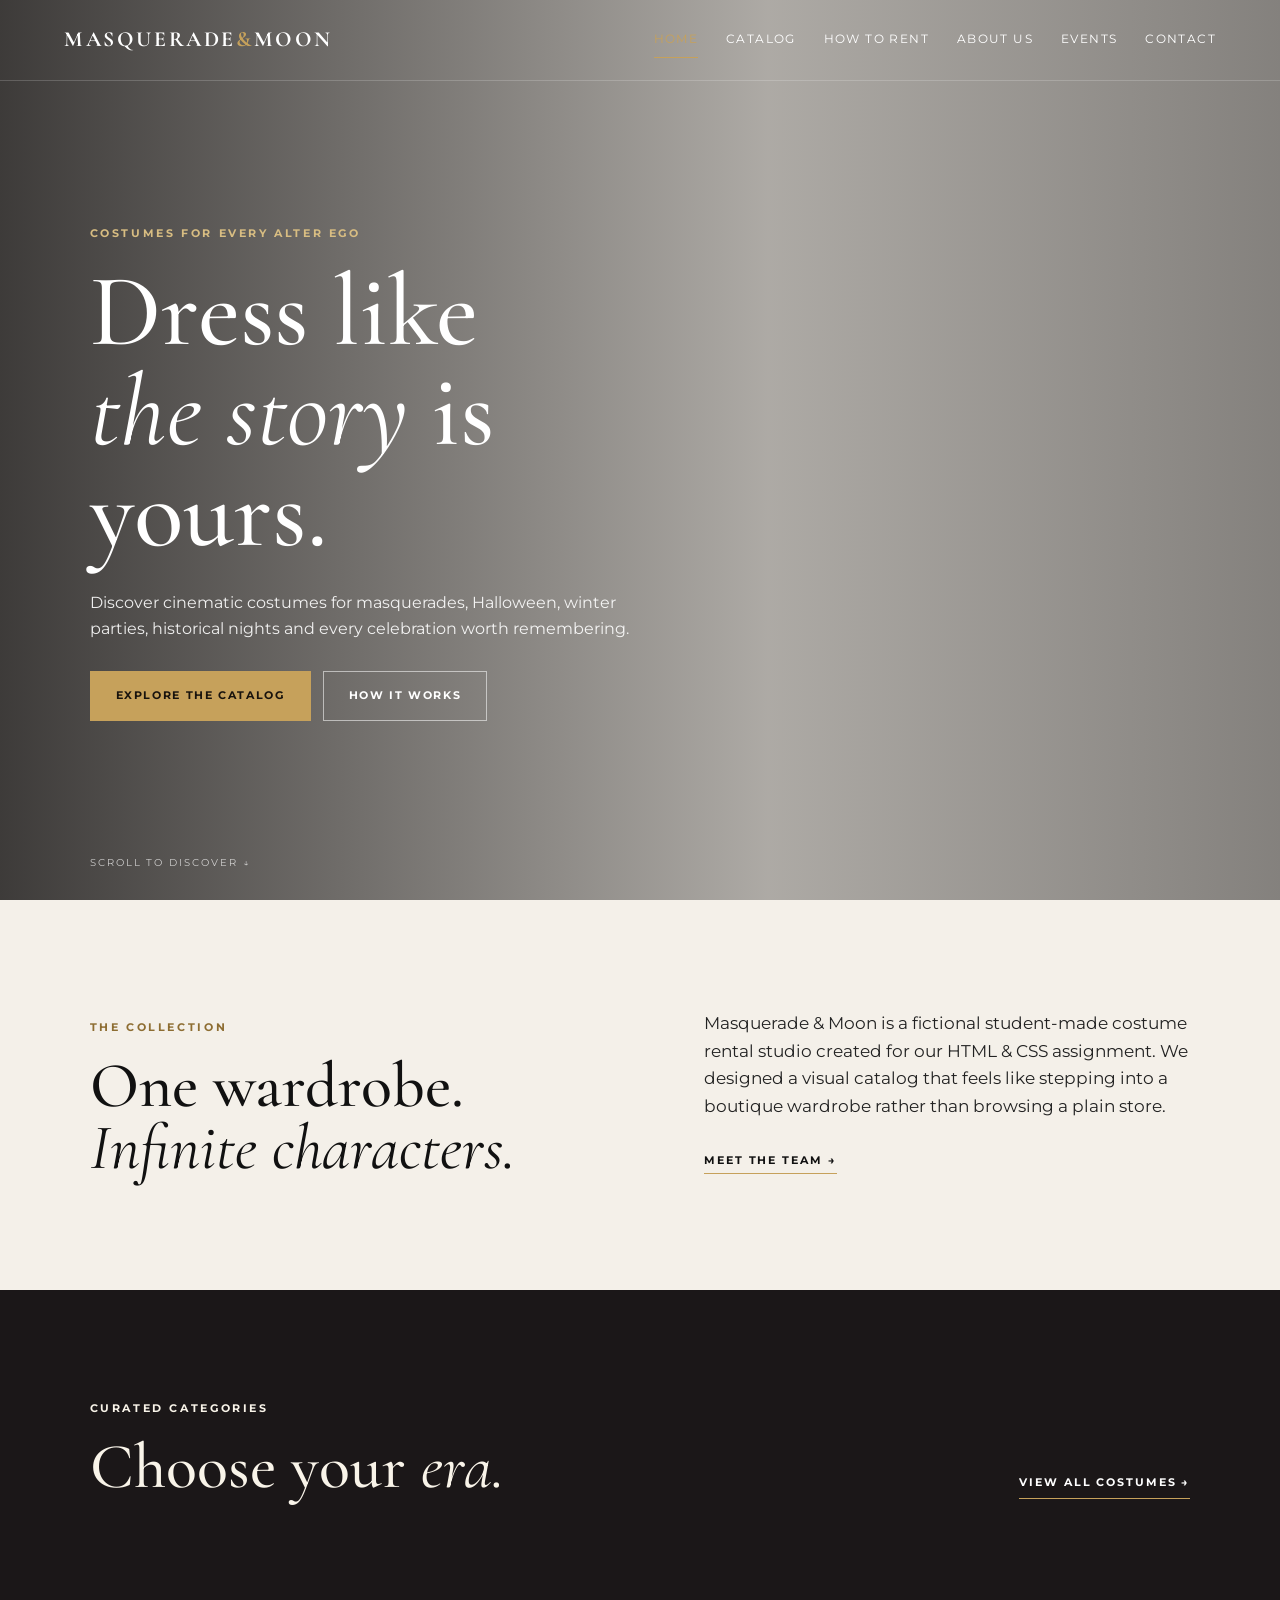
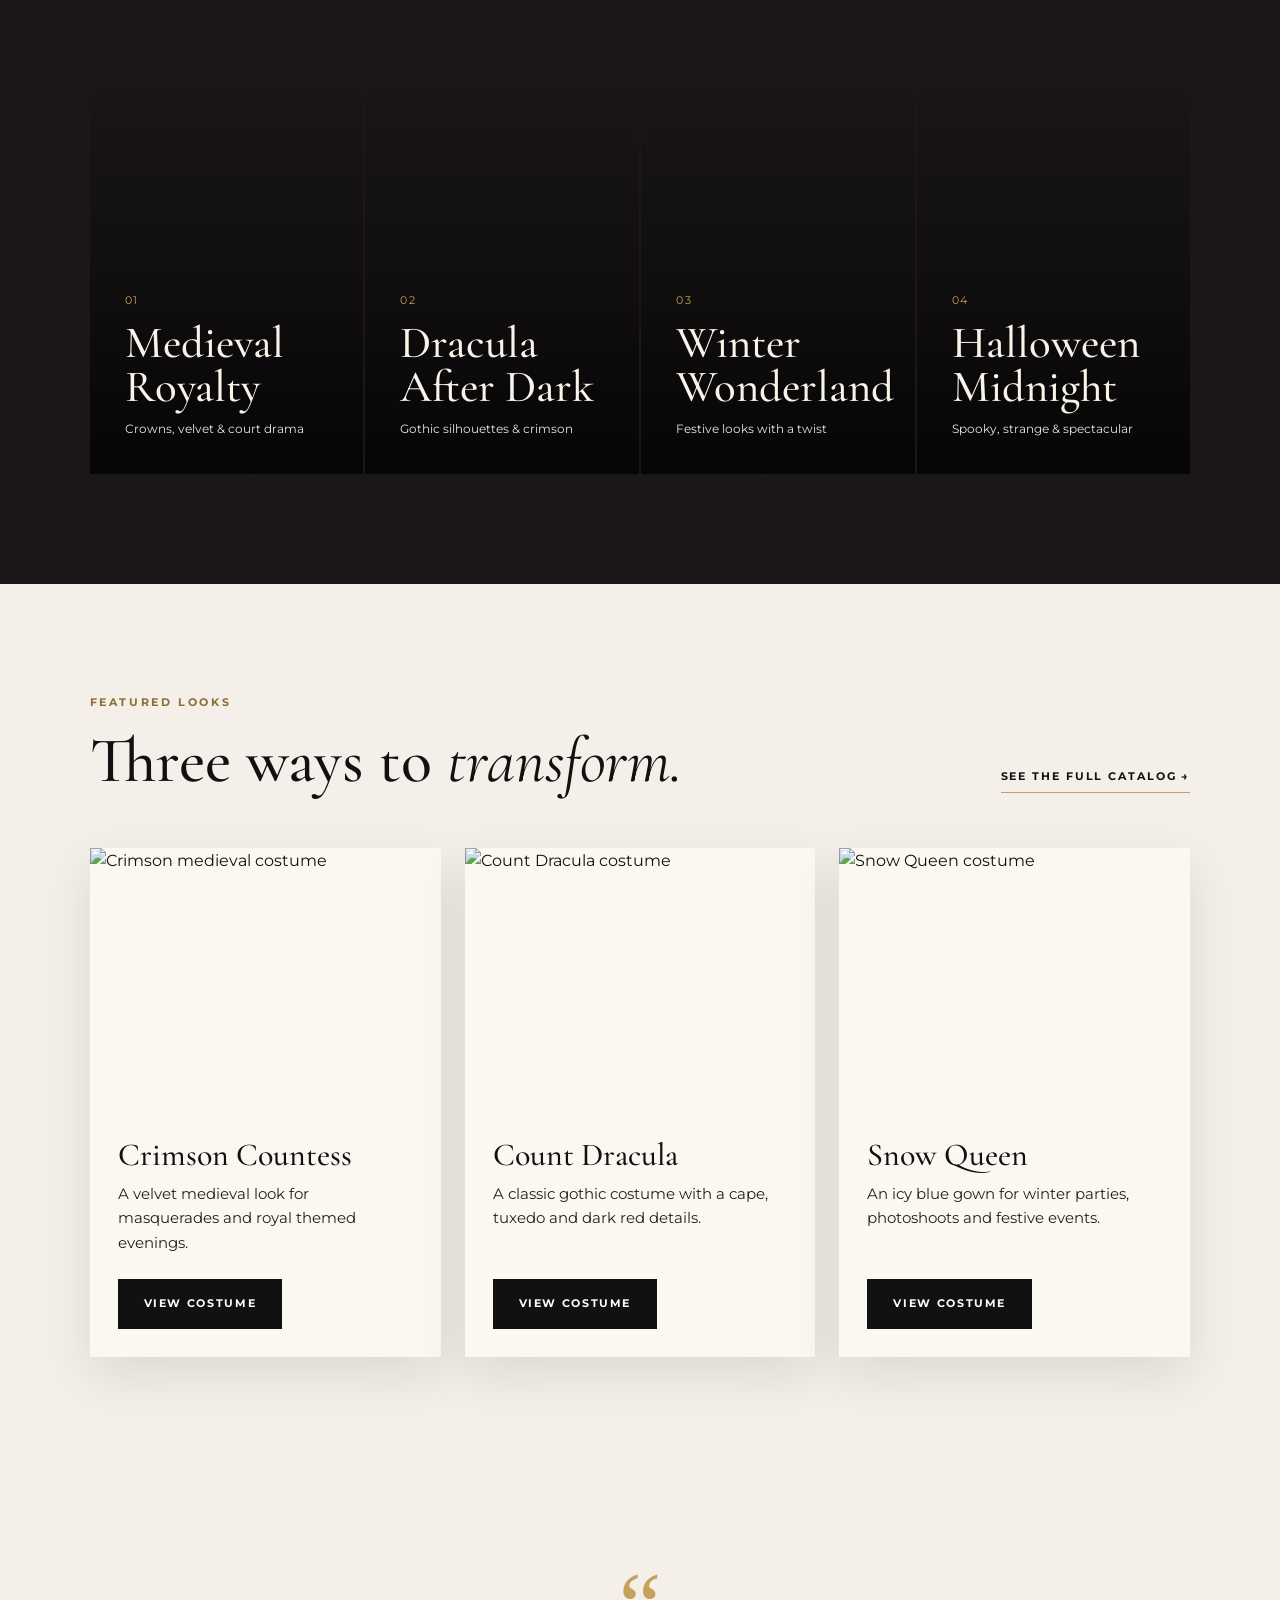
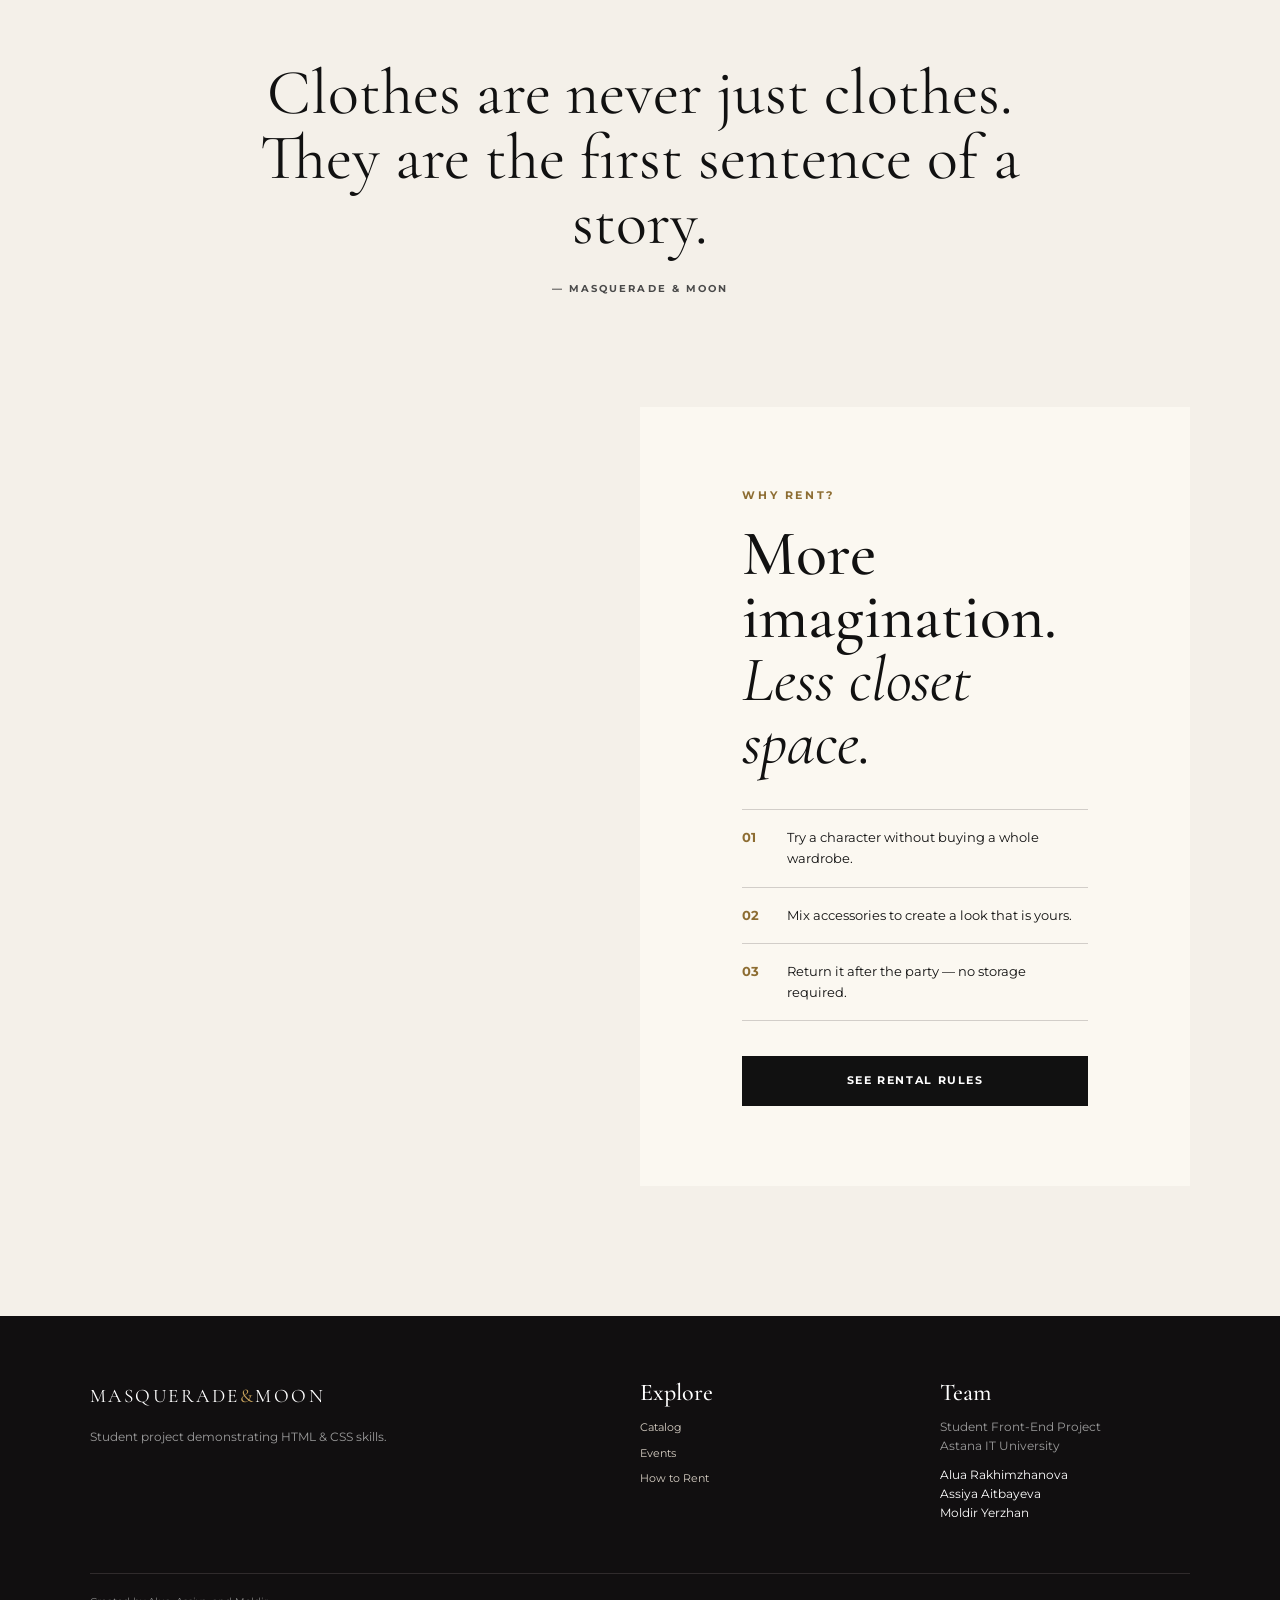
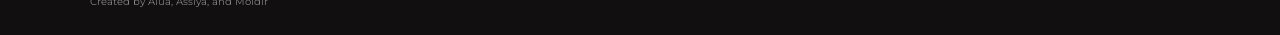
==== index.html @ bf61583e "Add responsive Flexbox and Grid layouts" ====
<!DOCTYPE html>
<html lang="en">
<head>
  <meta charset="UTF-8">
  <meta name="viewport" content="width=device-width, initial-scale=1.0">
  <meta name="description" content="Front-End Assignment #1">
  <title>Home | Masquerade &amp; Moon</title>
  <link rel="stylesheet" href="css/style.css">
</head>
<body>

<nav class="site-nav" aria-label="Main navigation">
  <div class="nav-inner">
    <a class="brand active" href="index.html">MASQUERADE<span>&amp;</span>MOON</a>
    <button class="menu-toggle" aria-label="Open navigation" onclick="document.querySelector('.nav-links').classList.toggle('show')">☰</button>
    <div class="nav-links">
      <a href="index.html" class="active">Home</a>
      <a href="catalog.html">Catalog</a>
      <a href="rent.html">How to Rent</a>
      <a href="about.html">About Us</a>
      <a href="events.html">Events</a>
      <a href="contact.html">Contact</a>
    </div>
  </div>
</nav>

<main>
<section class="hero hero-home" style="background-image: url('images/home-bg.jpg');">
  <div class="hero-overlay"></div>
  <div class="hero-content">
    <p class="eyebrow">COSTUMES FOR EVERY ALTER EGO</p>
    <h1>Dress like<br><em>the story</em> is yours.</h1>
    <p class="hero-copy">Discover cinematic costumes for masquerades, Halloween, winter parties, historical nights and every celebration worth remembering.</p>
    <div class="hero-actions">
      <a class="btn btn-gold" href="catalog.html">Explore the catalog</a>
      <a class="btn btn-ghost" href="rent.html">How it works</a>
    </div>
  </div>
  <div class="scroll-note">SCROLL TO DISCOVER ↓</div>
</section>

<section class="section intro-section">
  <div class="section-heading">
    <p class="eyebrow">THE COLLECTION</p>
    <h2>One wardrobe.<br><em>Infinite characters.</em></h2>
  </div>
  <div class="intro-text">
    <p>Masquerade &amp; Moon is a fictional student-made costume rental studio created for our HTML &amp; CSS assignment. We designed a visual catalog that feels like stepping into a boutique wardrobe rather than browsing a plain store.</p>
    <a class="text-link" href="about.html">Meet the team →</a>
  </div>
</section>

<section class="section dark-section">
  <div class="section-topline">
    <div><p class="eyebrow">CURATED CATEGORIES</p><h2>Choose your <em>era.</em></h2></div>
    <a class="text-link light" href="catalog.html">View all costumes →</a>
  </div>
  <div class="category-grid">
    <a class="category-card" href="catalog.html#medieval" style="background-image:url('images/cat-medieval.jpg');">
      <div><span>01</span><h3>Medieval<br>Royalty</h3><p>Crowns, velvet &amp; court drama</p></div>
    </a>
    <a class="category-card" href="catalog.html#dracula" style="background-image:url('images/cat-dracula.jpg');">
      <div><span>02</span><h3>Dracula<br>After Dark</h3><p>Gothic silhouettes &amp; crimson</p></div>
    </a>
    <a class="category-card" href="catalog.html#winter" style="background-image:url('images/cat-winter.jpg');">
      <div><span>03</span><h3>Winter<br>Wonderland</h3><p>Festive looks with a twist</p></div>
    </a>
    <a class="category-card" href="catalog.html#halloween" style="background-image:url('images/cat-halloween.jpg');">
      <div><span>04</span><h3>Halloween<br>Midnight</h3><p>Spooky, strange &amp; spectacular</p></div>
    </a>
  </div>
</section>

<section class="section featured-section">
  <div class="section-topline">
    <div><p class="eyebrow">FEATURED LOOKS</p><h2>Three ways to <em>transform.</em></h2></div>
    <a class="text-link" href="catalog.html">See the full catalog →</a>
  </div>
  <div class="featured-row">
    <article class="featured-card">
      <img src="images/item-1.jpg" alt="Crimson medieval costume">
      <div><h3>Crimson Countess</h3><p>A velvet medieval look for masquerades and royal themed evenings.</p><a class="btn btn-dark" href="catalog.html#medieval">View costume</a></div>
    </article>
    <article class="featured-card">
      <img src="images/item-4.jpg" alt="Count Dracula costume">
      <div><h3>Count Dracula</h3><p>A classic gothic costume with a cape, tuxedo and dark red details.</p><a class="btn btn-dark" href="catalog.html#dracula">View costume</a></div>
    </article>
    <article class="featured-card">
      <img src="images/item-8.jpg" alt="Snow Queen costume">
      <div><h3>Snow Queen</h3><p>An icy blue gown for winter parties, photoshoots and festive events.</p><a class="btn btn-dark" href="catalog.html#winter">View costume</a></div>
    </article>
  </div>
</section>

<section class="section quote-section">
  <div class="quote-mark">“</div>
  <blockquote>Clothes are never just clothes. They are the first sentence of a story.</blockquote>
  <p>— Masquerade &amp; Moon</p>
</section>

<section class="section feature-split">
  <div class="feature-photo" style="background-image:url('images/feature-photo.jpg');"></div>
  <div class="feature-copy">
    <p class="eyebrow">WHY RENT?</p>
    <h2>More imagination.<br><em>Less closet space.</em></h2>
    <ul class="check-list">
      <li><strong>01</strong> Try a character without buying a whole wardrobe.</li>
      <li><strong>02</strong> Mix accessories to create a look that is yours.</li>
      <li><strong>03</strong> Return it after the party — no storage required.</li>
    </ul>
    <a class="btn btn-dark" href="rent.html">See rental rules</a>
  </div>
</section>
</main>

<footer class="site-footer">
  <div class="footer-grid">
    <div>
      <div class="footer-brand">MASQUERADE<span>&amp;</span>MOON</div>
      <p>Student project demonstrating HTML & CSS skills.</p>
    </div>
    <div>
      <h3>Explore</h3>
      <a href="catalog.html">Catalog</a>
      <a href="events.html">Events</a>
      <a href="rent.html">How to Rent</a>
    </div>
    <div>
      <h3>Team</h3>
      <p>Student Front-End Project</p>
      <p>Astana IT University</p>
      <p style="margin-top: 10px; color: #fff;">Alua Rakhimzhanova<br>Assiya Aitbayeva<br>Moldir Yerzhan</p>
    </div>
  </div>
  <div class="footer-bottom">
    <span>Created by Alua, Assiya, and Moldir</span>
  </div>
</footer>
</body>
</html>
---- css/style.css ----
@import url('https://fonts.googleapis.com/css2?family=Cormorant+Garamond:wght@400;500;600;700&family=Montserrat:wght@300;400;500;600;700&display=swap');

:root {
  --ink: #111111;
  --paper: #f4f0e9;
  --cream: #fbf8f1;
  --muted: #4a4a4a;
  --line: rgba(23,21,20,.18);
  --gold: #c6a15b;
  --gold-dark: #8d6d32;
  --burgundy: #55212a;
  --night: #1b1718;
  --white: #fffdf8;
  --shadow: 0 18px 50px rgba(0,0,0,.10);
}

* { box-sizing: border-box; margin: 0; padding: 0; }
html { scroll-behavior: smooth; }
body { background: var(--paper); color: var(--ink); font-family: 'Montserrat', Arial, sans-serif; line-height: 1.65; }
h1,h2,h3,.brand,.footer-brand,blockquote { font-family: 'Cormorant Garamond', Georgia, serif; }
h1,h2,h3 { line-height: .98; font-weight: 500; }
h1 { font-size: clamp(4rem, 8vw, 8.5rem); }
h2 { font-size: clamp(3rem, 5vw, 5.5rem); }
h3 { font-size: 2rem; }
p { font-size: .92rem; color: #222222; }
a { color: inherit; text-decoration: none; transition: .25s ease; }
img { max-width: 100%; display: block; }

.site-nav {
  position: absolute; z-index: 20; top: 0; left: 0; width: 100%;
  border-bottom: 1px solid rgba(255,255,255,.18); color: #fff;
}
.nav-inner { max-width: 1400px; margin: auto; padding: 22px 5vw; display: flex; align-items: center; justify-content: space-between; gap: 30px; }
.brand { font-size: 1.35rem; letter-spacing: .12em; font-weight: 700; }
.brand span,.footer-brand span { color: var(--gold); }
.nav-links { display: flex; gap: 28px; align-items: center; }
.nav-links a { font-size: .72rem; letter-spacing: .12em; text-transform: uppercase; padding: 8px 0; border-bottom: 1px solid transparent; }
.nav-links a:hover,.nav-links a.active { color: var(--gold); border-color: var(--gold); }
.menu-toggle { display:none; background:none; color:#fff; border:0; font-size:1.5rem; }

.hero { min-height: 100vh; position: relative; color: #fff; overflow:hidden; background-size:cover; background-position:center; }
.hero-overlay { position:absolute; inset:0; background: linear-gradient(90deg, rgba(10,8,8,.78), rgba(10,8,8,.30) 60%, rgba(10,8,8,.48)); }
.hero-content { position: relative; z-index: 2; max-width: 760px; padding: 25vh 7vw 10vh; }
.hero-content p { color: rgba(255,255,255,.9); }
.eyebrow { color: var(--gold-dark); font-size: .68rem; letter-spacing: .24em; font-weight: 700; margin-bottom: 18px; }
.hero .eyebrow { color: #d8bd82; }
.hero h1 em,.page-hero h1 em,h2 em { font-style: italic; font-weight: 400; }
.hero-copy { max-width: 570px; font-size: 1rem; margin: 28px 0; }
.hero-actions { display:flex; gap:12px; flex-wrap:wrap; }
.btn { display:inline-flex; align-items:center; justify-content:center; min-height:50px; padding: 0 25px; border:1px solid var(--ink); font-size:.68rem; letter-spacing:.15em; text-transform:uppercase; font-weight:700; cursor:pointer; }
.btn-gold { background:var(--gold); border-color:var(--gold); color:#18130d; }
.btn-gold:hover { background:#dec58f; }
.btn-ghost { color:#fff; border-color:rgba(255,255,255,.55); }
.btn-ghost:hover { border-color:#fff; background:rgba(255,255,255,.08); }
.btn-dark { background:var(--ink); color:#fff; border-color:var(--ink); }
.btn-dark:hover { background:var(--burgundy); border-color:var(--burgundy); }
.scroll-note { position:absolute; bottom:30px; left:7vw; z-index:2; font-size:.62rem; letter-spacing:.2em; opacity:.7; color: #fff; }

.section { padding: 110px 7vw; max-width: 1500px; margin:auto; }
.intro-section { display:grid; grid-template-columns: 1fr 1fr; gap:10vw; align-items:end; }
.intro-text { max-width:520px; padding-bottom:8px; }
.intro-text p { font-size:1.05rem; margin-bottom:25px; }
.text-link { font-size:.7rem; letter-spacing:.17em; text-transform:uppercase; font-weight:700; border-bottom:1px solid var(--gold); padding-bottom:6px; }
.text-link:hover { color:var(--gold-dark); }
.text-link.light { color:#fff; }

.dark-section { max-width:none; background:var(--night); color:#f9f4e9; }
.dark-section p { color: #f9f4e9; }
.section-topline { max-width:1500px; margin:auto; display:flex; justify-content:space-between; align-items:end; gap:30px; margin-bottom:55px; }
.category-grid { max-width:1500px; margin:auto; display:grid; grid-template-columns:repeat(4,1fr); gap:2px; }
.category-card { min-height:520px; display:flex; align-items:end; padding:35px; background-size:cover; background-position:center; position:relative; overflow:hidden; }
.category-card:before { content:""; position:absolute; inset:0; background:linear-gradient(transparent 20%,rgba(0,0,0,.78)); transition:.4s; }
.category-card:hover:before { background:linear-gradient(transparent 5%,rgba(0,0,0,.86)); }
.category-card > div { position:relative; z-index:1; }
.category-card span { color:var(--gold); font-size:.7rem; letter-spacing:.15em; }
.category-card h3 { font-size:2.8rem; margin:10px 0; }
.category-card p { color:rgba(255,255,255,.9); font-size:.72rem; }

.quote-section { text-align:center; max-width:1000px; }

.featured-row { display:flex; gap:24px; align-items:stretch; }
.featured-card { flex:1 1 0; min-width:0; background:var(--cream); box-shadow:var(--shadow); display:flex; flex-direction:column; transition:transform .3s ease, box-shadow .3s ease; }
.featured-card:hover { transform:translateY(-8px); box-shadow:0 24px 55px rgba(0,0,0,.16); }
.featured-card img { width:100%; aspect-ratio:4/3; object-fit:cover; }
.featured-card > div { padding:28px; display:flex; flex-direction:column; flex:1; align-items:flex-start; }
.featured-card h3 { margin-bottom:12px; }
.featured-card p { margin-bottom:24px; }
.featured-card .btn { margin-top:auto; }
.quote-mark { color:var(--gold); font-family:Georgia,serif; font-size:6rem; line-height:.6; }
blockquote { font-size:clamp(2.5rem,5vw,5rem); line-height:1.02; margin:25px 0; }
.quote-section > p:last-child { font-size:.65rem; text-transform:uppercase; letter-spacing:.2em; color:var(--muted); font-weight: bold; }

.feature-split { display:grid; grid-template-columns:1fr 1fr; padding-top:0; padding-bottom:130px; }
.feature-photo { min-height:650px; background-size:cover; background-position:center; }
.feature-copy { background:var(--cream); padding:80px 8vw; display:flex; flex-direction:column; justify-content:center; }
.check-list { list-style:none; margin:35px 0; }
.check-list li { padding:17px 0; border-top:1px solid var(--line); font-size:.8rem; display:grid; grid-template-columns:45px 1fr; color: #111; }
.check-list li:last-child { border-bottom:1px solid var(--line); }
.check-list strong { color:var(--gold-dark); }

.page-hero { min-height:65vh; background:var(--night); color:#fff; display:flex; align-items:end; padding:170px 7vw 80px; background-size:cover; background-position:center; }
.page-hero > div { max-width:900px; }
.page-hero p { color: #f4f0e9; }
.page-hero p:last-child { max-width:650px; margin-top:25px; }
.page-hero-light { background:var(--cream); color:var(--ink); }
.page-hero-light p:last-child { color: #222222; }

.catalog-section { max-width:1500px; }
.filter-row { display:flex; justify-content:space-between; gap:20px; border-bottom:1px solid var(--line); padding-bottom:18px; margin-bottom:30px; color:var(--ink); font-size:.7rem; text-transform:uppercase; letter-spacing:.12em; font-weight: bold; }
.product-grid { display:grid; grid-template-columns:repeat(3,1fr); gap:34px 22px; }
.product-card { background:var(--cream); box-shadow:0 5px 20px rgba(0,0,0,.035); }
.product-image { aspect-ratio: 4/5; background-size:cover; background-position:center; position:relative; }
.product-image .tag { position:absolute; top:16px; left:16px; background:rgba(255,253,248,.92); padding:7px 10px; font-size:.58rem; letter-spacing:.14em; font-weight:700; color: #111; }
.product-info { padding:22px 20px 25px; }
.product-info p { color:var(--muted); font-size:.72rem; margin:6px 0 17px; }
.product-info > div { display:flex; justify-content:space-between; align-items:center; gap:10px; border-top:1px solid var(--line); padding-top:15px; }
.product-info strong { font-size:.72rem; color: #111; }
.product-info a { font-size:.62rem; text-transform:uppercase; letter-spacing:.12em; color:var(--gold-dark); font-weight:700; }
.product-info a:hover { color:var(--burgundy); }

.catalog-page { min-height:100vh; display:grid; grid-template-columns:240px minmax(0,1fr); grid-template-areas:"header header" "sidebar main" "footer footer"; }
.catalog-page .site-nav { position:relative; grid-area:header; background:var(--night); }
.catalog-page main { grid-area:main; min-width:0; }
.catalog-page .site-footer { grid-area:footer; }
.catalog-sidebar { grid-area:sidebar; background:#211c1e; color:#fff; padding:70px 32px; }
.catalog-sidebar h2 { font-size:2.3rem; margin-bottom:30px; }
.catalog-sidebar a { display:block; padding:14px 0; border-bottom:1px solid rgba(255,255,255,.14); font-size:.7rem; letter-spacing:.14em; text-transform:uppercase; }
.catalog-sidebar a:hover { color:var(--gold); padding-left:8px; }
.catalog-page .page-hero { min-height:58vh; }

.gallery-note { max-width:270px; color:var(--muted); }
.image-gallery { display:grid; grid-template-columns:repeat(3,minmax(0,1fr)); grid-auto-rows:320px; gap:18px; }
.image-gallery figure { position:relative; overflow:hidden; background:var(--night); }
.image-gallery img { width:100%; height:100%; object-fit:cover; transition:transform .45s ease, opacity .45s ease; }
.image-gallery figcaption { position:absolute; inset:auto 0 0; padding:60px 24px 22px; color:#fff; font-family:'Cormorant Garamond',Georgia,serif; font-size:1.8rem; background:linear-gradient(transparent,rgba(0,0,0,.86)); transform:translateY(100%); transition:transform .35s ease; }
.image-gallery figure:hover img { transform:scale(1.06); opacity:.78; }
.image-gallery figure:hover figcaption { transform:translateY(0); }

.table-section { padding-top:40px; }
.table-wrap { overflow-x:auto; margin-top:30px; }
table { width:100%; border-collapse:collapse; background:var(--cream); min-width:650px; }
th,td { padding:18px 20px; text-align:left; border-bottom:1px solid var(--line); font-size:.76rem; }
th { background:var(--night); color:#fff; text-transform:uppercase; letter-spacing:.13em; font-size:.62rem; }
tr:hover td { background:#eee8de; }

.steps-grid { display:flex; align-items:stretch; gap:22px; }
.step-card { flex:1 1 0; border-top:2px solid var(--gold); padding:30px 5px; }
.step-card span { color:var(--gold-dark); font-size:.7rem; letter-spacing:.15em; }
.step-card h2 { font-size:3rem; margin:25px 0 15px; }

.rules-grid { max-width:1500px; margin:auto; display:grid; grid-template-columns:repeat(2,1fr); gap:1px; background:#443b3b; }
.rules-grid > div { padding:40px; background:var(--night); border-bottom:1px solid #443b3b; }
.rules-grid h3 { color:#fff; margin-bottom:12px; }
.rules-grid p { color:#e5e5e5; max-width:500px; } 
.checklist-section { display:grid; grid-template-columns:1fr 1fr; gap:12vw; }
.number-list { list-style:none; counter-reset:item; }
.number-list li { counter-increment:item; border-top:1px solid var(--line); padding:20px 0; font-size:.85rem; color: #111; }
.number-list li:before { content:"0" counter(item); color:var(--gold-dark); margin-right:30px; font-weight:700; }

.accordion-wrap { max-width: 800px; }
details { border-bottom: 1px solid var(--line); padding: 20px 0; }
summary { font-size: 1.1rem; font-weight: 600; cursor: pointer; list-style: none; position: relative; color: var(--ink); padding-right: 30px; font-family: 'Cormorant Garamond', Georgia, serif; }
summary::-webkit-details-marker { display: none; }
summary::after { content: "+"; position: absolute; right: 0; top: 50%; transform: translateY(-50%); font-size: 1.5rem; color: var(--gold-dark); transition: 0.3s ease; }
details[open] summary::after { content: "−"; }
details p { margin-top: 15px; color: var(--muted); font-size: 0.85rem; padding-right: 40px; }

.about-intro { display:grid; grid-template-columns:1fr 1fr; gap:8vw; align-items:center; }
.about-photo { min-height:620px; background-position:center; background-size:cover; }
.about-intro h2 { margin-bottom:30px; }
.about-intro p:not(.eyebrow) { margin-bottom:18px; max-width:570px; } 
.team-grid { max-width:1500px; margin:auto; display:grid; grid-template-columns:repeat(3,1fr); gap:20px; }
.team-card { border:1px solid #3e3636; padding:35px; }
.avatar { width:90px; height:90px; border-radius:50%; display:flex; align-items:center; justify-content:center; font-family:'Cormorant Garamond',serif; font-size:3rem; color:#fff; margin-bottom:30px; border:2px solid var(--gold); background-size:cover; background-position:center; }
.role { color:var(--gold); font-size:.58rem; letter-spacing:.16em; font-weight:700; }
.team-card h3 { margin:8px 0 15px; color: #fff; }
.team-card > p:not(.role) { color:#d6cec3; font-size:.8rem; }
.team-card ul { list-style:none; margin-top:25px; }
.team-card li { border-top:1px solid #3e3636; padding:8px 0; color:#d6cec3; font-size:.7rem; }
.values-grid { display:grid; grid-template-columns:repeat(3,1fr); margin-top:40px; }
.values-grid > div { padding:30px; border-left:1px solid var(--line); }
.values-grid h3 { margin-bottom:12px; }

.event-hero { background-size:cover; background-position:center; }
.event-list { border-top:1px solid var(--line); }
.event-row { display: grid; grid-template-columns: 100px 220px 1fr 60px; gap: 40px; align-items: center; padding: 55px 0; border-bottom: 1px solid var(--line); }
.event-date { width:90px; height:90px; border:1px solid var(--gold); display:flex; flex-direction:column; align-items:center; justify-content:center; }
.event-date strong { font-family:'Cormorant Garamond',serif; font-size:3rem; line-height:.8; color: #111; }
.event-date span { color:var(--gold-dark); font-size:.6rem; letter-spacing:.2em; margin-top:8px; }
.event-image { width: 100%; height: 130px; background-size: cover; background-position: center; box-shadow: 0 4px 15px rgba(0,0,0,0.05); border-radius: 0; }
.event-row h2 { font-size:3.3rem; }
.event-row > div:nth-child(3) > p:not(.eyebrow) { max-width:700px; margin:12px 0; } 
.event-row ul { display:flex; gap:25px; list-style:none; color:var(--muted); font-size:.65rem; font-weight: 500; }
.circle-arrow { width:50px; height:50px; border:1px solid var(--line); border-radius:50%; display:flex; align-items:center; justify-content:center; color: #111; }
.circle-arrow:hover { background:var(--ink); color:#fff; }
.tips-grid { max-width:1500px; margin:auto; display:grid; grid-template-columns:repeat(3,1fr); gap:50px; }
.tips-grid > div { border-top:1px solid #514747; padding-top:20px; }
.tips-grid span { color:var(--gold); font-size:.65rem; }
.tips-grid h3 { margin:20px 0 12px; color: #fff; }
.tips-grid p { color:#e5e5e5; }

.contact-layout { display:grid; grid-template-columns:1fr 1fr; gap:8vw; }
.contact-info h2 { margin-bottom:25px; }
.contact-info > p:not(.eyebrow) { max-width:520px; } 
.contact-details { margin-top:50px; border-top:1px solid var(--line); }
.contact-details > div { padding:17px 0; border-bottom:1px solid var(--line); display:flex; justify-content:space-between; gap:20px; flex-wrap:wrap; }
.contact-details span { color:var(--gold-dark); font-size:.6rem; letter-spacing:.15em; font-weight:700; }
.contact-details strong { font-size:.72rem; color: #111;}
.contact-details a { color: inherit; border-bottom: 1px solid rgba(23, 21, 20, 0.3); padding-bottom: 2px; }
.contact-details a:hover { color: var(--gold-dark); border-color: var(--gold-dark); }

.contact-form { background:var(--cream); padding:45px; box-shadow:var(--shadow); }
.contact-form h2 { font-size:2.7rem; margin-bottom:30px; }
.contact-form label,.contact-form legend { display:block; font-size:.62rem; letter-spacing:.1em; text-transform:uppercase; font-weight:700; margin:16px 0 8px; color: #111; }
.contact-form input,.contact-form select,.contact-form textarea { width:100%; border:1px solid #c9c0b4; background:#fffdf9; padding:13px 14px; font:inherit; font-size:.78rem; outline:none; color: #111; }
.contact-form input:focus,.contact-form select:focus,.contact-form textarea:focus { border-color:var(--gold-dark); box-shadow:0 0 0 2px rgba(198,161,91,.15); }
.contact-form fieldset { border:0; margin-top:18px; }
.radio-label { display:inline-flex !important; align-items:center; gap:7px; margin-right:15px !important; font-size:.7rem !important; letter-spacing:0 !important; text-transform:none !important; font-weight:400 !important; color: #111; }
.radio-label input { width:auto; }
.form-button { width:100%; margin-top:25px; }

.faq-grid { display:grid; grid-template-columns:repeat(3,1fr); gap:22px; margin-top:45px; }
.faq-grid > div { padding:30px; border:1px solid var(--line); }
.faq-grid h3 { font-size:1.8rem; margin-bottom:15px; }
.faq-grid p { font-size:.78rem; } 

.site-footer { background:#110f10; color:#bcb3aa; padding:65px 7vw 25px; }
.footer-grid { max-width:1500px; margin:auto; display:grid; grid-template-columns:2fr 1fr 1fr; gap:50px; }
.footer-brand { color:#fff; font-size:1.2rem; letter-spacing:.13em; margin-bottom:15px; }
.site-footer p { font-size:.72rem; max-width:360px; color:#9c9c9c; } 
.site-footer h3 { color:#fff; font-size:1.5rem; margin-bottom:14px; }
.site-footer a { display:block; font-size:.7rem; margin:7px 0; color: #d6cec3; }
.site-footer a:hover { color:var(--gold); }
.footer-bottom { max-width:1500px; margin:50px auto 0; padding-top:20px; border-top:1px solid #302b2c; display:flex; justify-content:space-between; font-size:.6rem; color:#858585; }

@media (max-width: 950px) {
  .nav-links { display:none; position:absolute; top:70px; left:0; right:0; background:#171415; padding:20px 7vw; flex-direction:column; align-items:flex-start; }
  .nav-links.show { display:flex; }
  .menu-toggle { display:block; }
  .intro-section,.feature-split,.about-intro,.contact-layout,.checklist-section { grid-template-columns:1fr; }
  .category-grid,.product-grid { grid-template-columns:repeat(2,1fr); }
  .steps-grid,.team-grid,.tips-grid,.faq-grid { grid-template-columns:1fr; }
  .values-grid { grid-template-columns:1fr; }
  .rules-grid { grid-template-columns:1fr; }
  .feature-photo { min-height:500px; }
  .event-row { grid-template-columns: 80px 160px 1fr 50px; gap: 20px; }
  .event-image { height: 100px; }
  .footer-grid { grid-template-columns:1fr 1fr; }
  .featured-row { flex-wrap:wrap; }
  .featured-card { flex-basis:calc(50% - 12px); }
  .catalog-page { grid-template-columns:1fr; grid-template-areas:"header" "sidebar" "main" "footer"; }
  .catalog-sidebar { padding:22px 7vw; display:flex; align-items:center; flex-wrap:wrap; gap:8px 22px; }
  .catalog-sidebar .eyebrow,.catalog-sidebar h2 { width:100%; margin-bottom:4px; }
  .catalog-sidebar a { border:0; padding:8px 0; }
  .image-gallery { grid-template-columns:repeat(2,minmax(0,1fr)); grid-auto-rows:280px; }
}
@media (max-width: 620px) {
  h1 { font-size:4rem; }
  h2 { font-size:3.2rem; }
  .section { padding:75px 6vw; }
  .hero-content { padding:28vh 6vw 10vh; }
  .category-grid,.product-grid { grid-template-columns:1fr; }
  .category-card { min-height:430px; }
  .filter-row { flex-direction:column; }
  .event-row { grid-template-columns: 1fr; text-align: center; }
  .event-date { margin: 0 auto; }
  .event-image { height: 180px; margin: 15px 0; width: 100%; }
  .event-row ul { justify-content: center; }
  .circle-arrow { margin: 15px auto 0; }
  .footer-grid { grid-template-columns:1fr; }
  .footer-bottom { flex-direction:column; gap:8px; }
  .contact-form { padding:28px 22px; }
  .featured-row,.steps-grid { flex-direction:column; }
  .featured-card { flex-basis:auto; }
  .image-gallery { grid-template-columns:1fr; grid-auto-rows:360px; }
  .image-gallery figcaption { transform:translateY(0); }
}
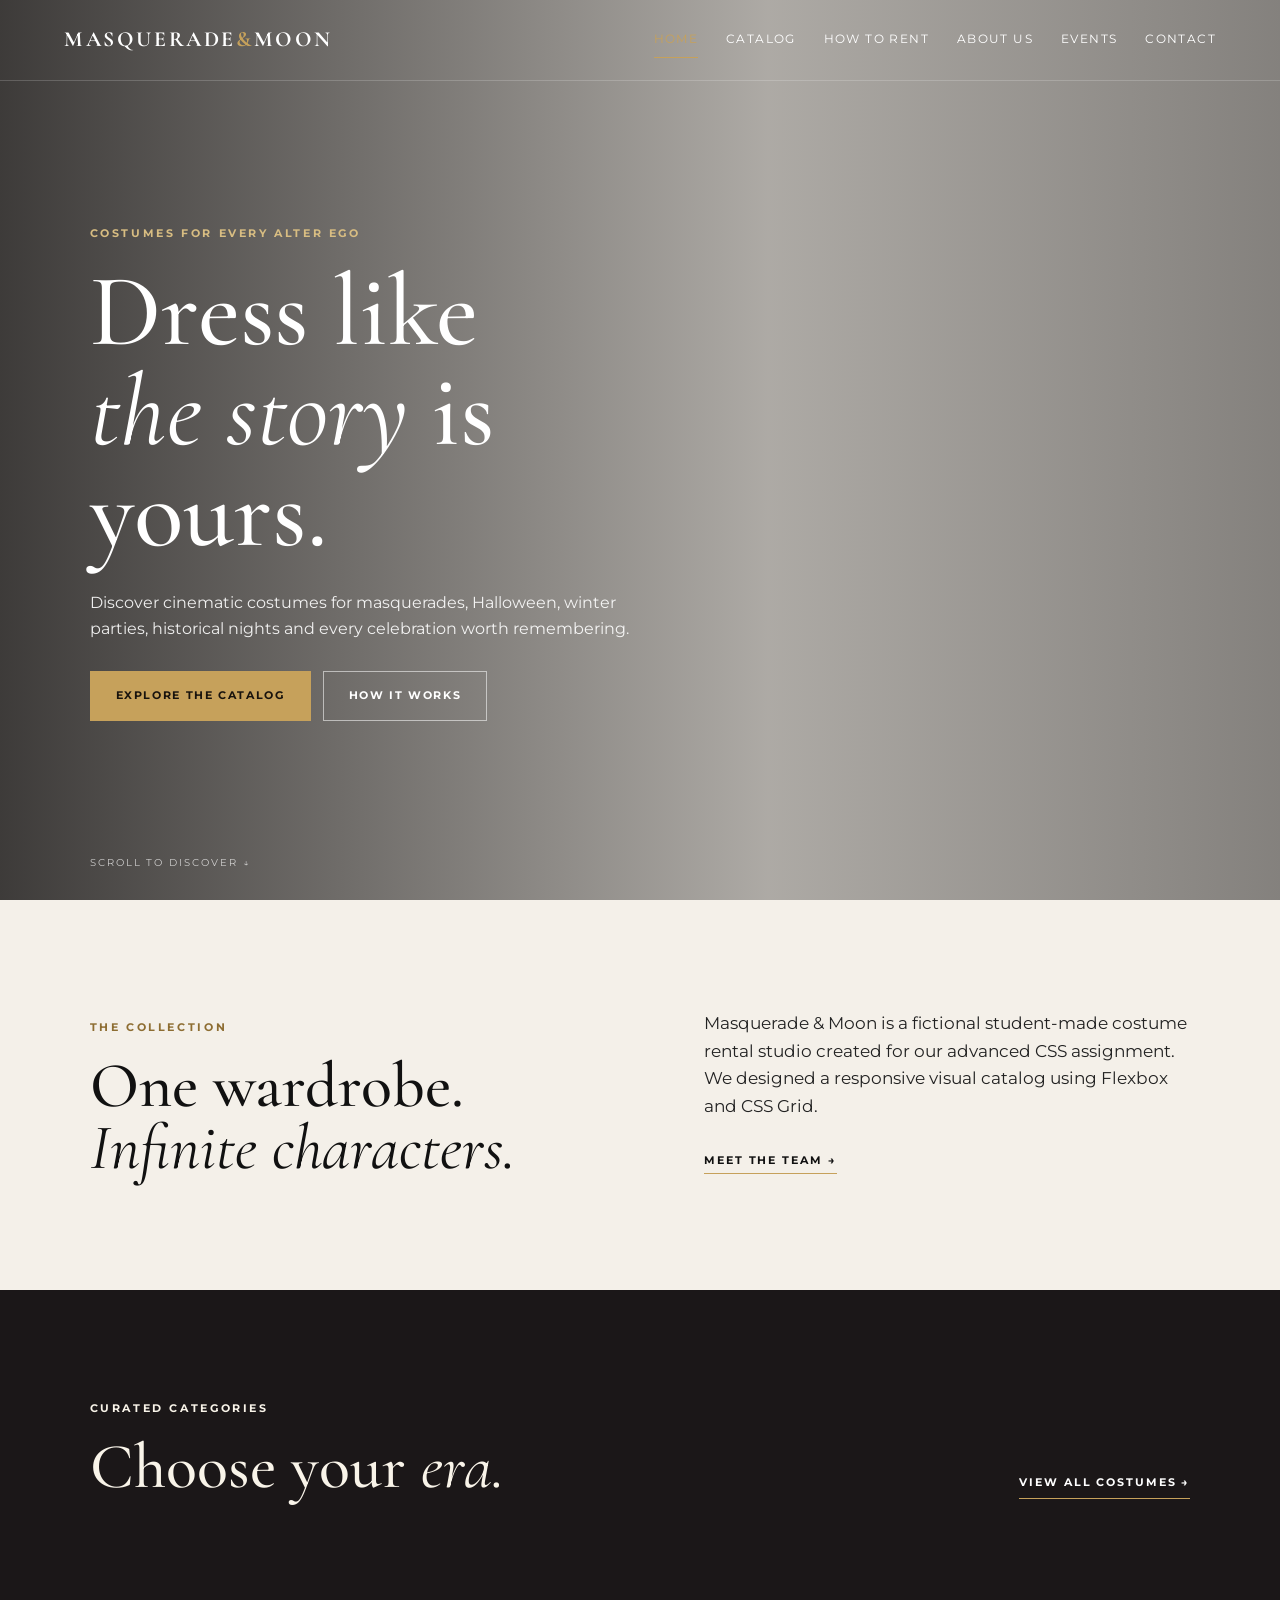
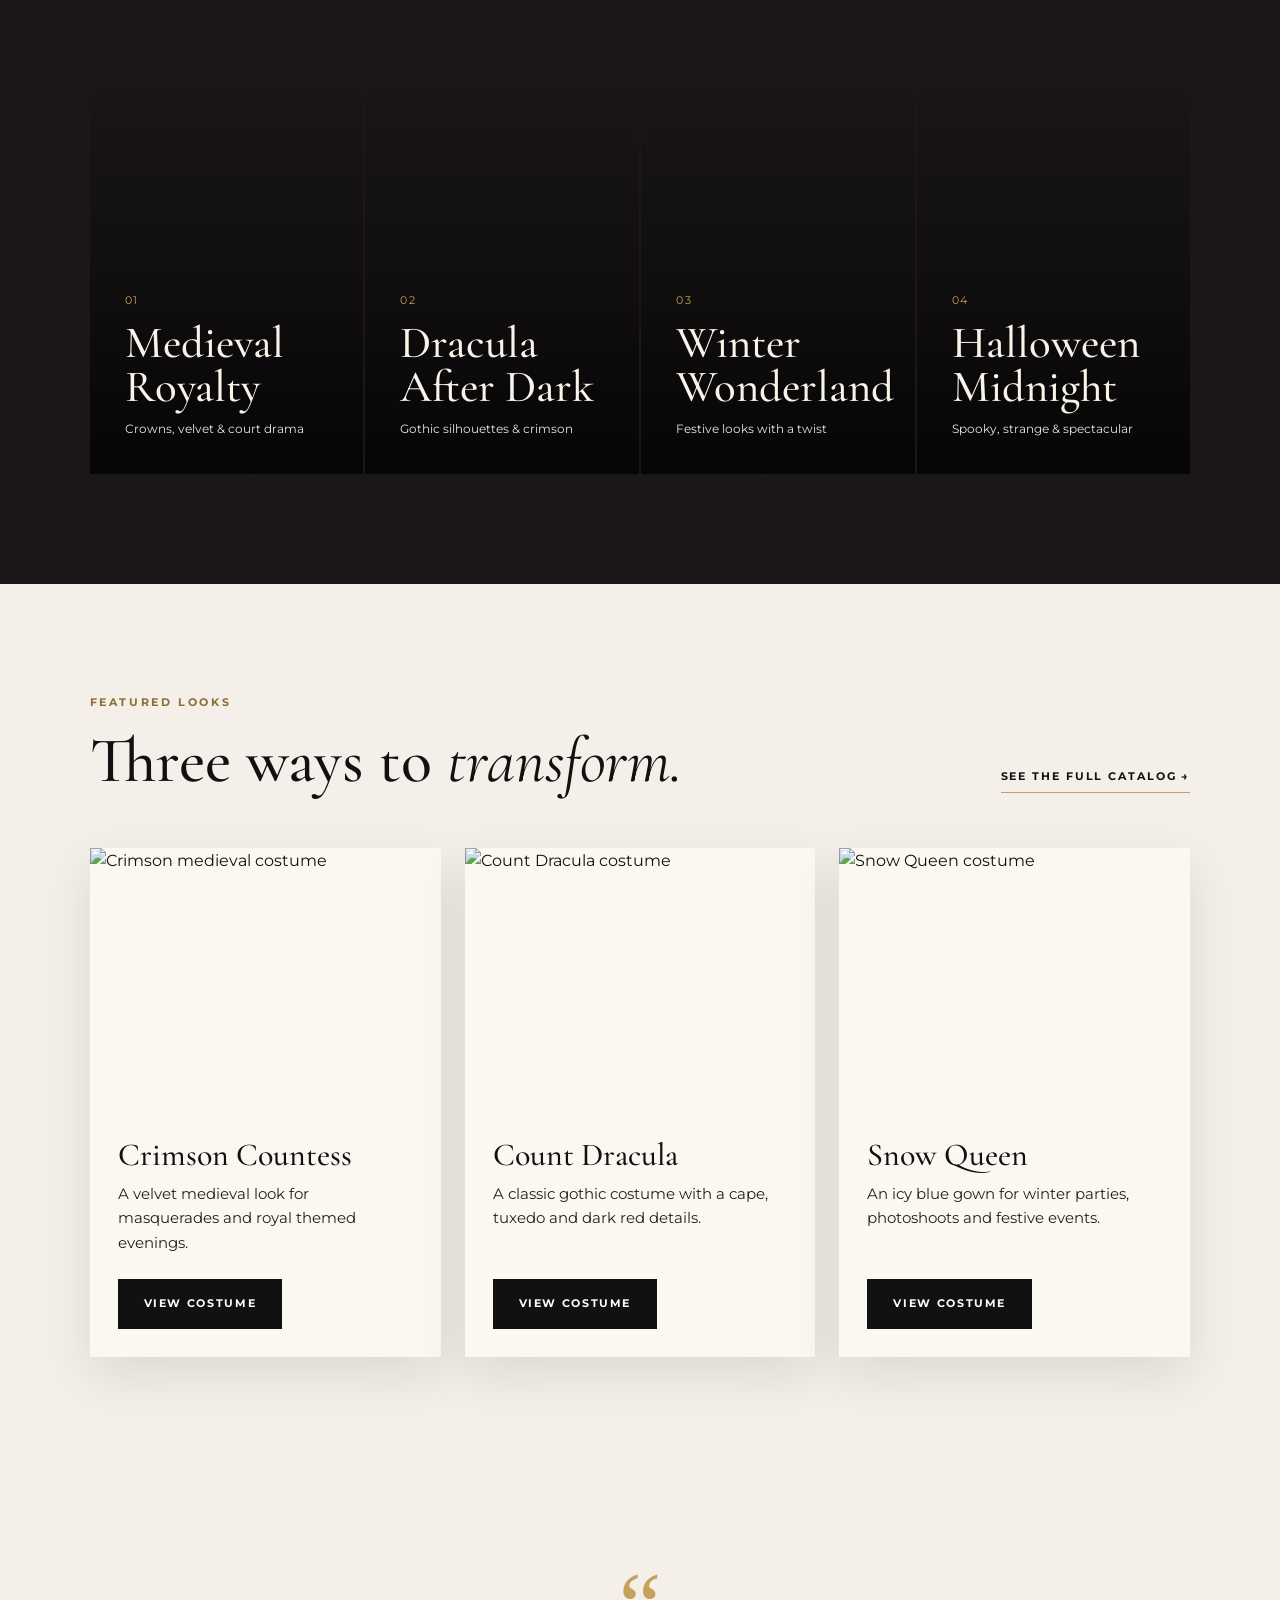
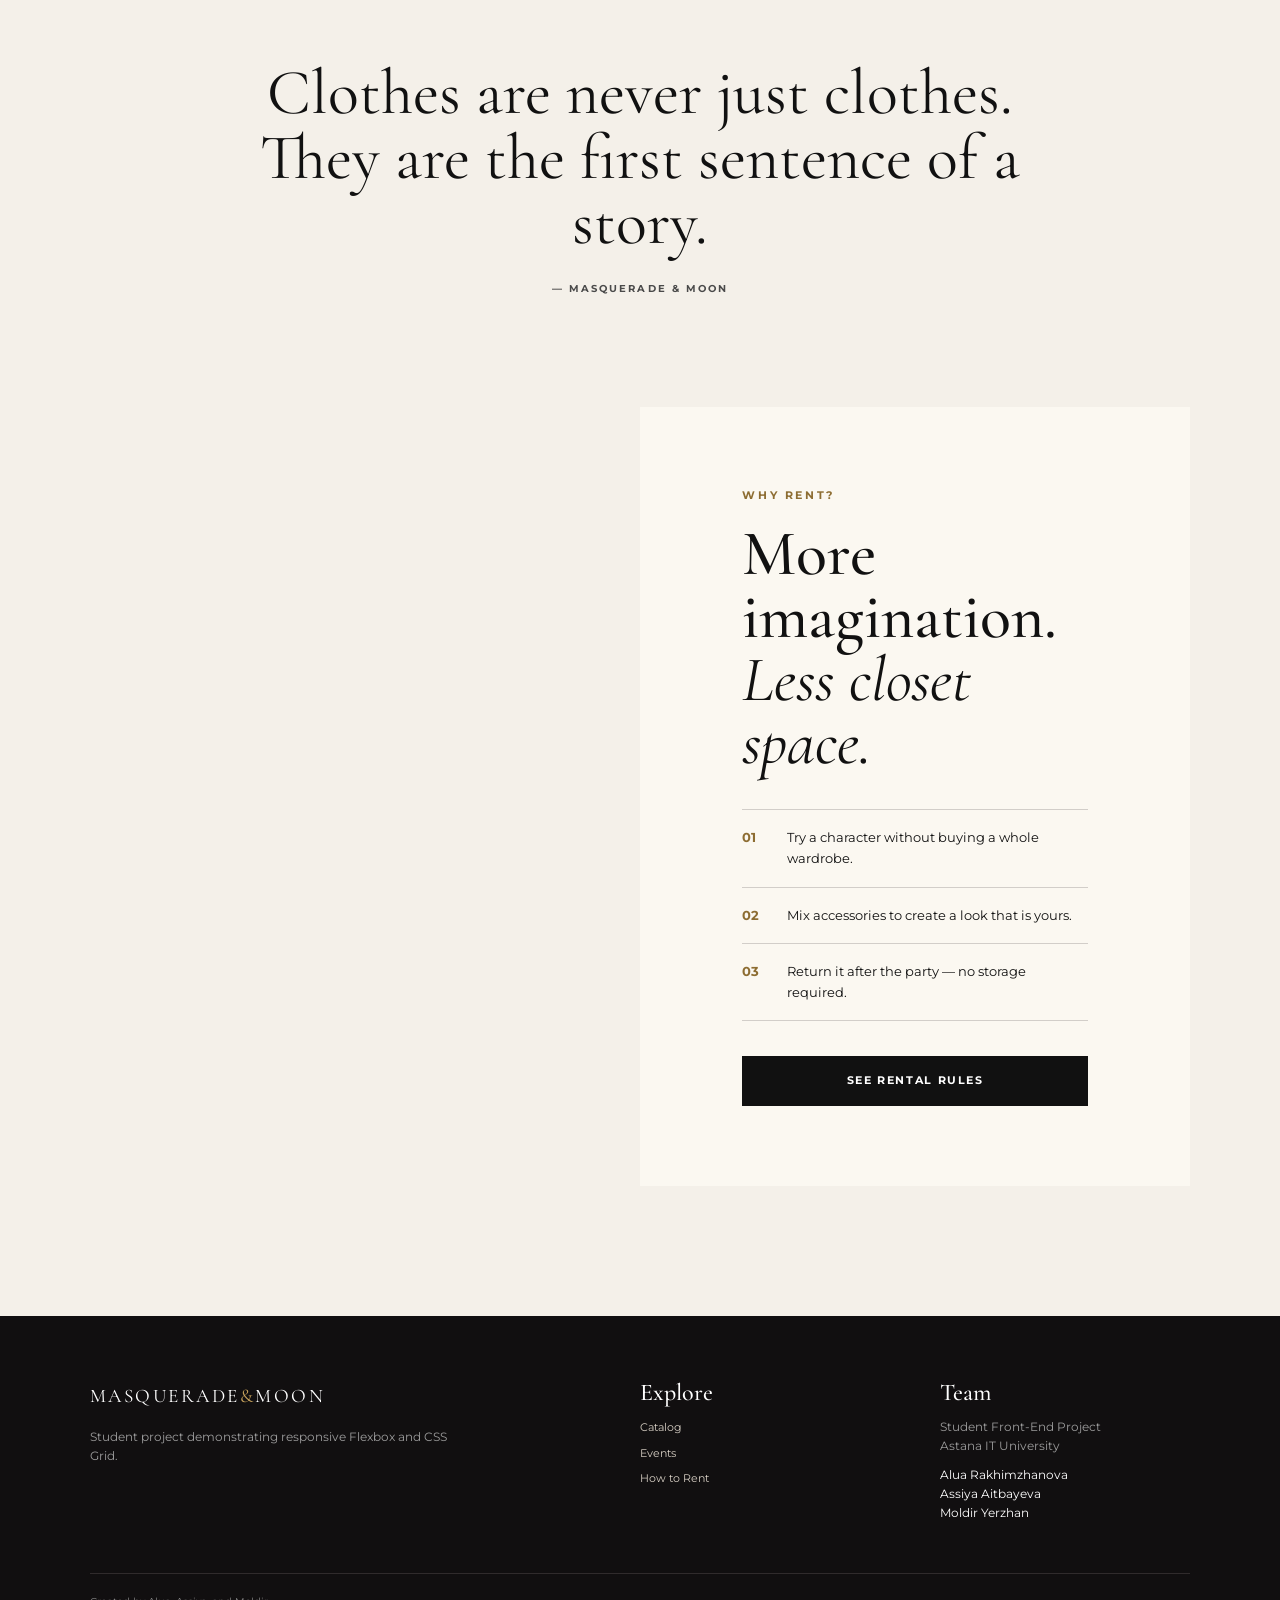
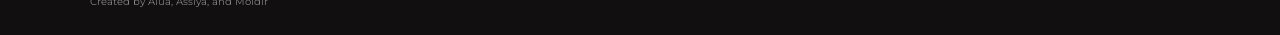
==== commit 486aa3ef: "Complete Assignment 2 requirements" ====
--- a/index.html
+++ b/index.html
@@ -3,12 +3,13 @@
 <head>
   <meta charset="UTF-8">
   <meta name="viewport" content="width=device-width, initial-scale=1.0">
-  <meta name="description" content="Front-End Assignment #1">
+  <meta name="description" content="Front-End Assignment #2: responsive Flexbox and CSS Grid website">
   <title>Home | Masquerade &amp; Moon</title>
   <link rel="stylesheet" href="css/style.css">
 </head>
 <body>
 
+<header class="site-header">
 <nav class="site-nav" aria-label="Main navigation">
   <div class="nav-inner">
     <a class="brand active" href="index.html">MASQUERADE<span>&amp;</span>MOON</a>
@@ -23,6 +24,7 @@
     </div>
   </div>
 </nav>
+</header>
 
 <main>
 <section class="hero hero-home" style="background-image: url('images/home-bg.jpg');">
@@ -45,7 +47,7 @@
     <h2>One wardrobe.<br><em>Infinite characters.</em></h2>
   </div>
   <div class="intro-text">
-    <p>Masquerade &amp; Moon is a fictional student-made costume rental studio created for our HTML &amp; CSS assignment. We designed a visual catalog that feels like stepping into a boutique wardrobe rather than browsing a plain store.</p>
+    <p>Masquerade &amp; Moon is a fictional student-made costume rental studio created for our advanced CSS assignment. We designed a responsive visual catalog using Flexbox and CSS Grid.</p>
     <a class="text-link" href="about.html">Meet the team →</a>
   </div>
 </section>
@@ -117,7 +119,7 @@
   <div class="footer-grid">
     <div>
       <div class="footer-brand">MASQUERADE<span>&amp;</span>MOON</div>
-      <p>Student project demonstrating HTML & CSS skills.</p>
+      <p>Student project demonstrating responsive Flexbox and CSS Grid.</p>
     </div>
     <div>
       <h3>Explore</h3>
--- a/css/style.css
+++ b/css/style.css
@@ -30,6 +30,7 @@
   position: absolute; z-index: 20; top: 0; left: 0; width: 100%;
   border-bottom: 1px solid rgba(255,255,255,.18); color: #fff;
 }
+.site-header { position:absolute; z-index:20; top:0; left:0; width:100%; }
 .nav-inner { max-width: 1400px; margin: auto; padding: 22px 5vw; display: flex; align-items: center; justify-content: space-between; gap: 30px; }
 .brand { font-size: 1.35rem; letter-spacing: .12em; font-weight: 700; }
 .brand span,.footer-brand span { color: var(--gold); }
@@ -119,7 +120,8 @@
 .product-info a:hover { color:var(--burgundy); }
 
 .catalog-page { min-height:100vh; display:grid; grid-template-columns:240px minmax(0,1fr); grid-template-areas:"header header" "sidebar main" "footer footer"; }
-.catalog-page .site-nav { position:relative; grid-area:header; background:var(--night); }
+.catalog-page .site-header { position:relative; grid-area:header; }
+.catalog-page .site-nav { position:relative; background:var(--night); }
 .catalog-page main { grid-area:main; min-width:0; }
 .catalog-page .site-footer { grid-area:footer; }
 .catalog-sidebar { grid-area:sidebar; background:#211c1e; color:#fff; padding:70px 32px; }
@@ -169,8 +171,8 @@
 .about-photo { min-height:620px; background-position:center; background-size:cover; }
 .about-intro h2 { margin-bottom:30px; }
 .about-intro p:not(.eyebrow) { margin-bottom:18px; max-width:570px; } 
-.team-grid { max-width:1500px; margin:auto; display:grid; grid-template-columns:repeat(3,1fr); gap:20px; }
-.team-card { border:1px solid #3e3636; padding:35px; }
+.team-grid { max-width:1500px; margin:auto; display:flex; align-items:stretch; gap:20px; }
+.team-card { flex:1 1 0; border:1px solid #3e3636; padding:35px; }
 .avatar { width:90px; height:90px; border-radius:50%; display:flex; align-items:center; justify-content:center; font-family:'Cormorant Garamond',serif; font-size:3rem; color:#fff; margin-bottom:30px; border:2px solid var(--gold); background-size:cover; background-position:center; }
 .role { color:var(--gold); font-size:.58rem; letter-spacing:.16em; font-weight:700; }
 .team-card h3 { margin:8px 0 15px; color: #fff; }
@@ -193,8 +195,8 @@
 .event-row ul { display:flex; gap:25px; list-style:none; color:var(--muted); font-size:.65rem; font-weight: 500; }
 .circle-arrow { width:50px; height:50px; border:1px solid var(--line); border-radius:50%; display:flex; align-items:center; justify-content:center; color: #111; }
 .circle-arrow:hover { background:var(--ink); color:#fff; }
-.tips-grid { max-width:1500px; margin:auto; display:grid; grid-template-columns:repeat(3,1fr); gap:50px; }
-.tips-grid > div { border-top:1px solid #514747; padding-top:20px; }
+.tips-grid { max-width:1500px; margin:auto; display:flex; align-items:stretch; gap:50px; }
+.tips-grid > div { flex:1 1 0; border-top:1px solid #514747; padding-top:20px; }
 .tips-grid span { color:var(--gold); font-size:.65rem; }
 .tips-grid h3 { margin:20px 0 12px; color: #fff; }
 .tips-grid p { color:#e5e5e5; }
@@ -219,8 +221,8 @@
 .radio-label input { width:auto; }
 .form-button { width:100%; margin-top:25px; }
 
-.faq-grid { display:grid; grid-template-columns:repeat(3,1fr); gap:22px; margin-top:45px; }
-.faq-grid > div { padding:30px; border:1px solid var(--line); }
+.faq-grid { display:flex; align-items:stretch; gap:22px; margin-top:45px; }
+.faq-grid > div { flex:1 1 0; padding:30px; border:1px solid var(--line); }
 .faq-grid h3 { font-size:1.8rem; margin-bottom:15px; }
 .faq-grid p { font-size:.78rem; } 
 
@@ -239,7 +241,7 @@
   .menu-toggle { display:block; }
   .intro-section,.feature-split,.about-intro,.contact-layout,.checklist-section { grid-template-columns:1fr; }
   .category-grid,.product-grid { grid-template-columns:repeat(2,1fr); }
-  .steps-grid,.team-grid,.tips-grid,.faq-grid { grid-template-columns:1fr; }
+  .steps-grid,.team-grid,.tips-grid,.faq-grid { flex-direction:column; }
   .values-grid { grid-template-columns:1fr; }
   .rules-grid { grid-template-columns:1fr; }
   .feature-photo { min-height:500px; }
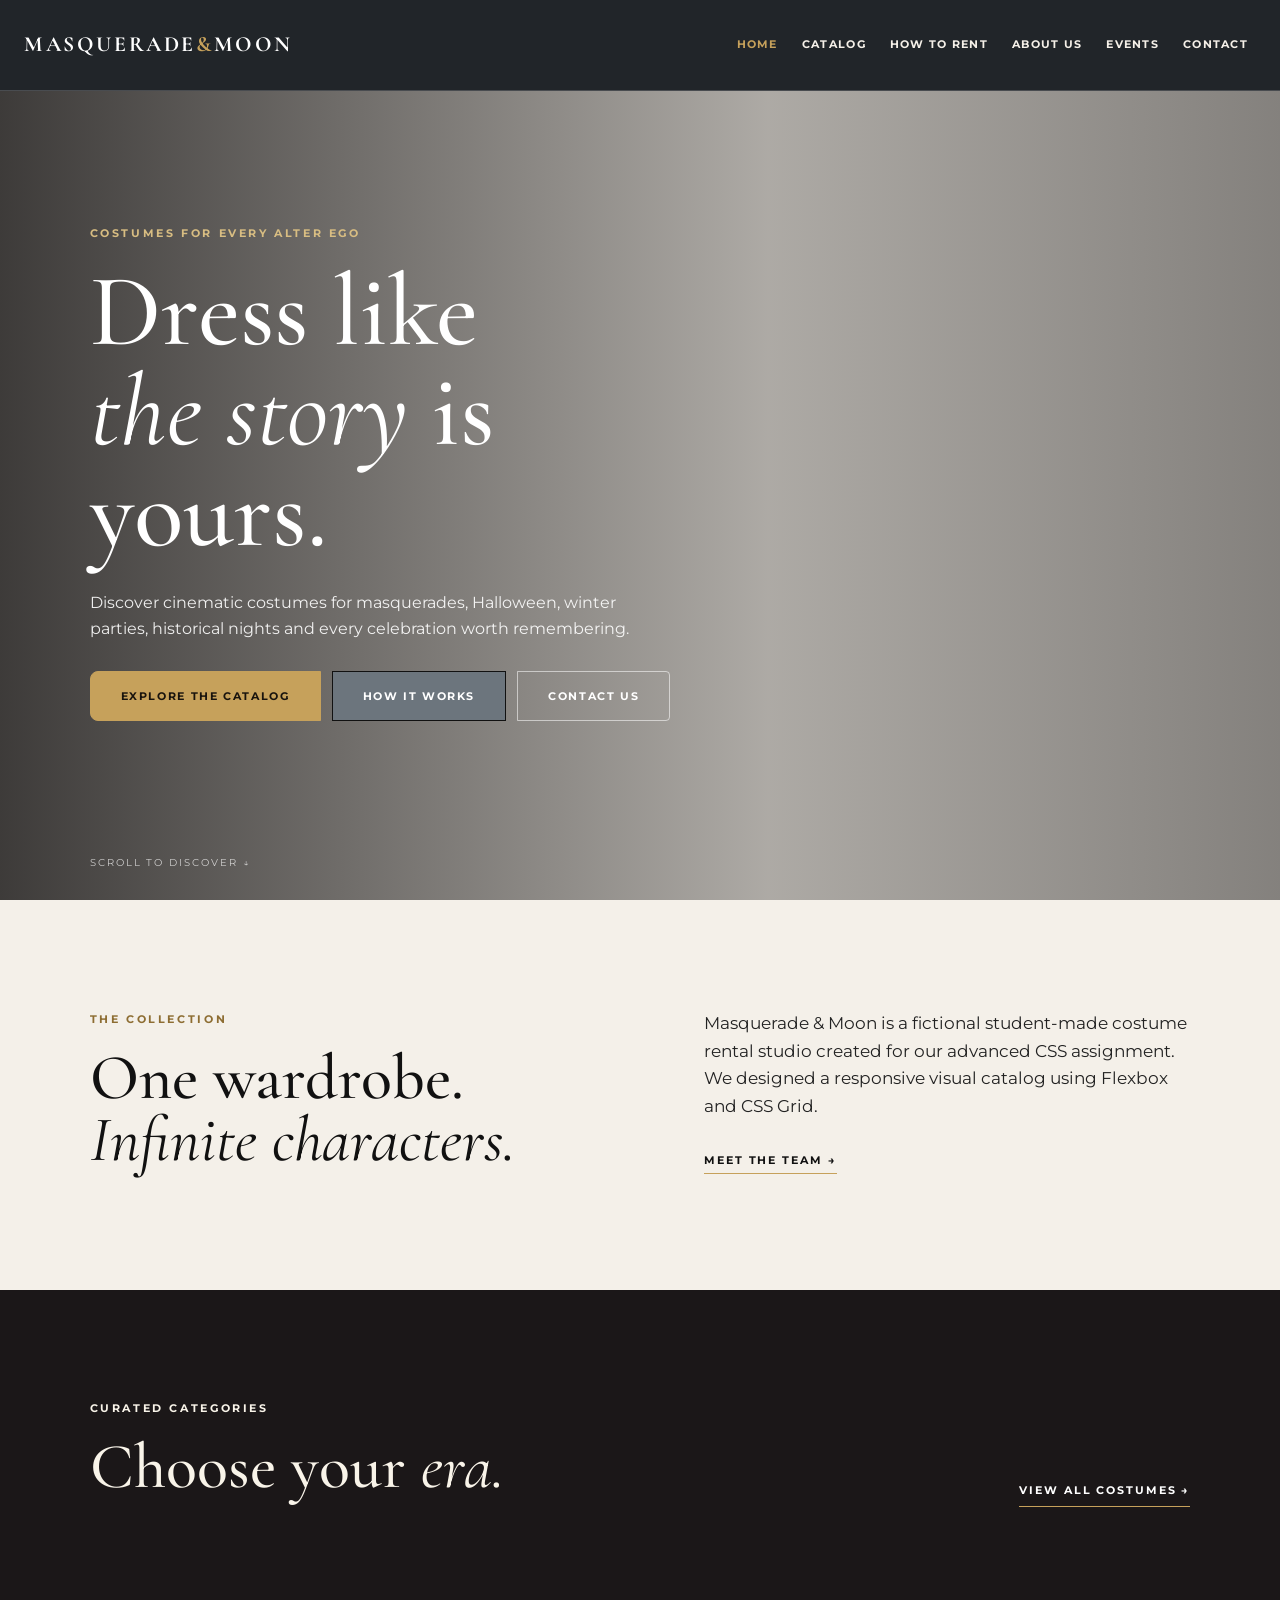
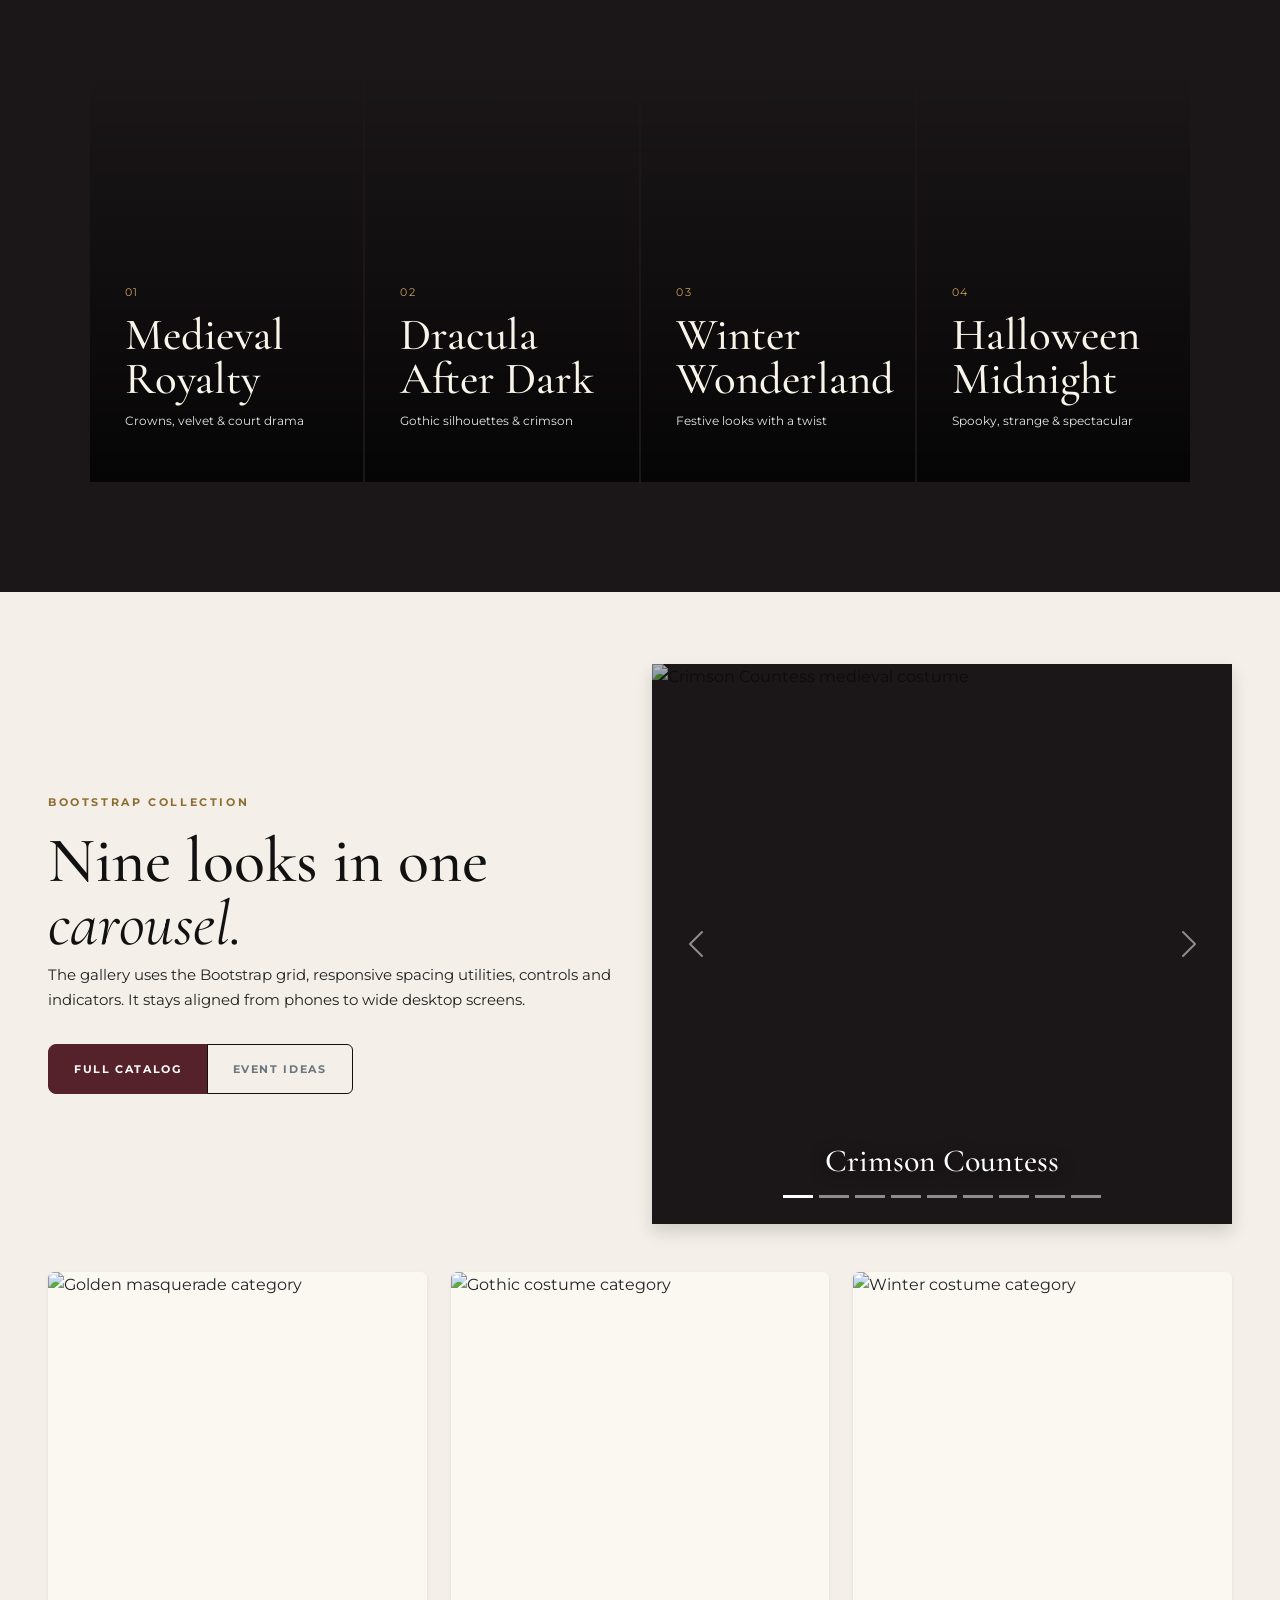
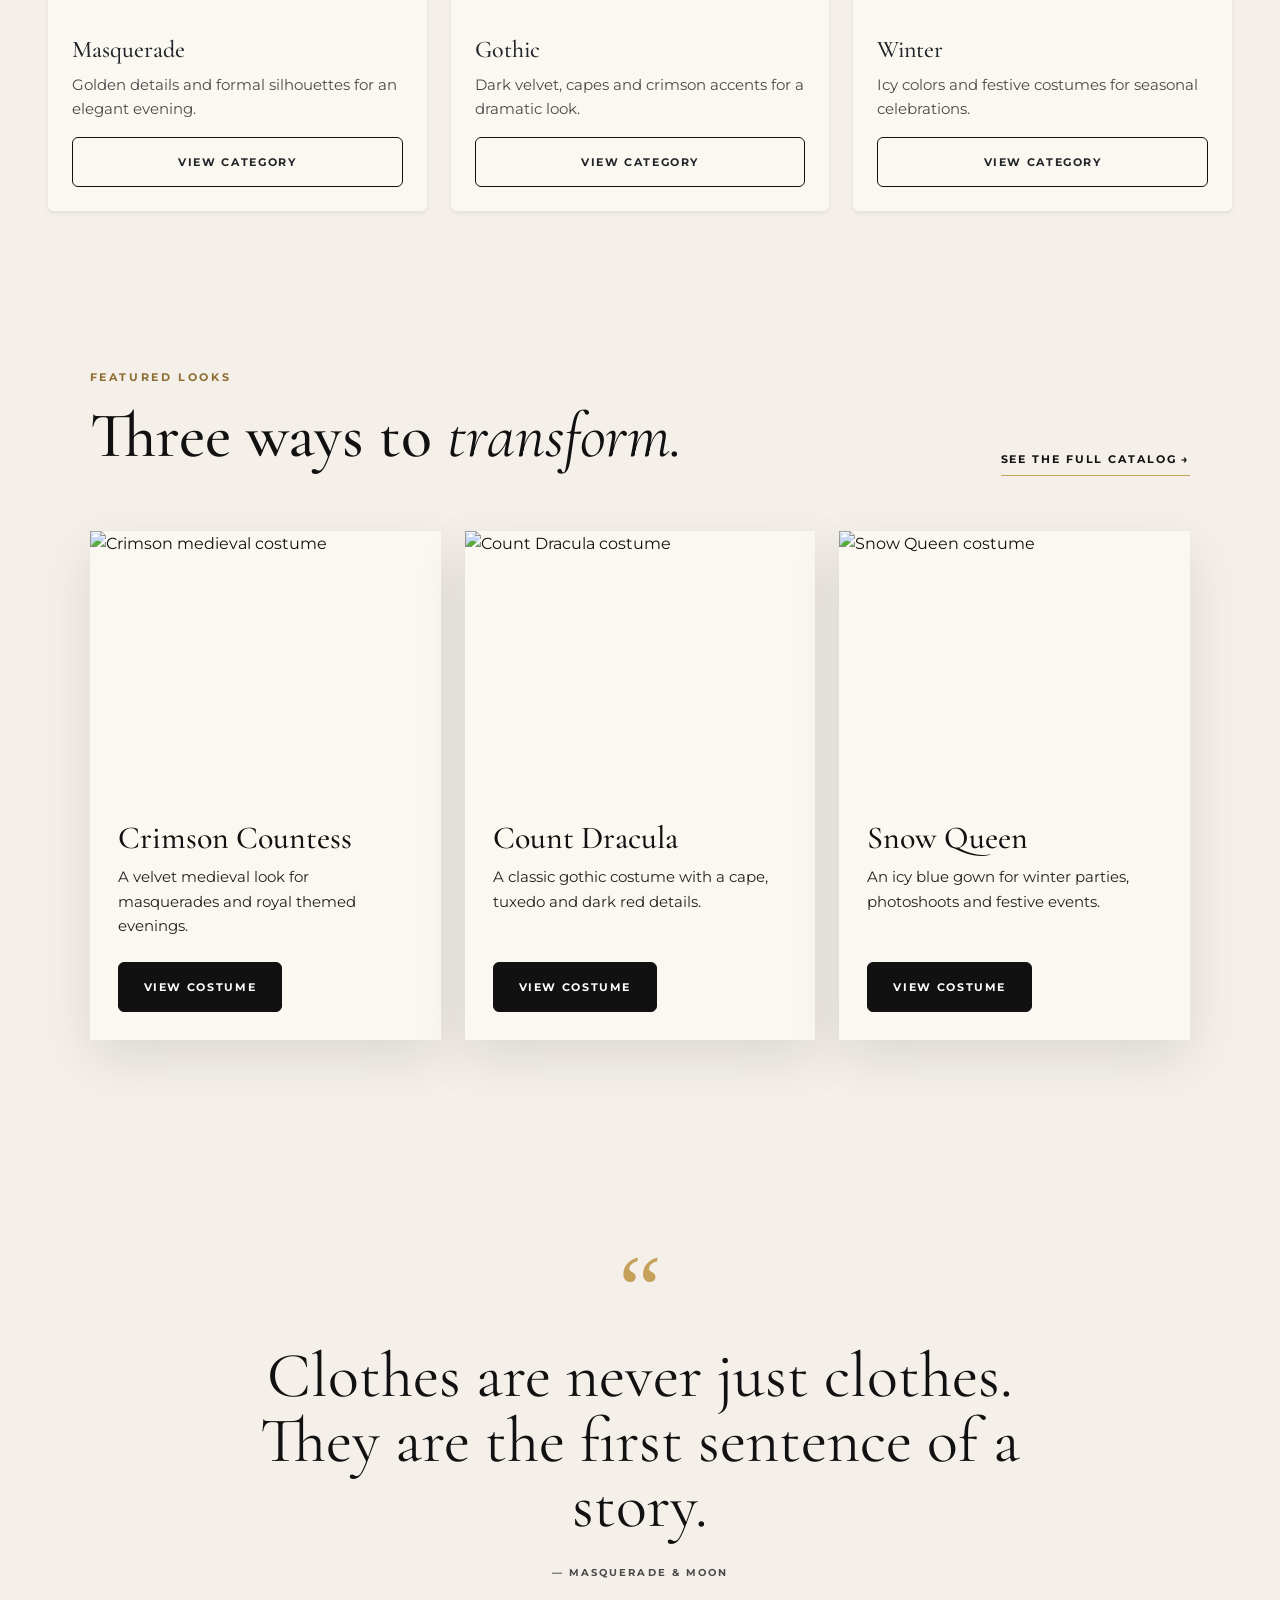
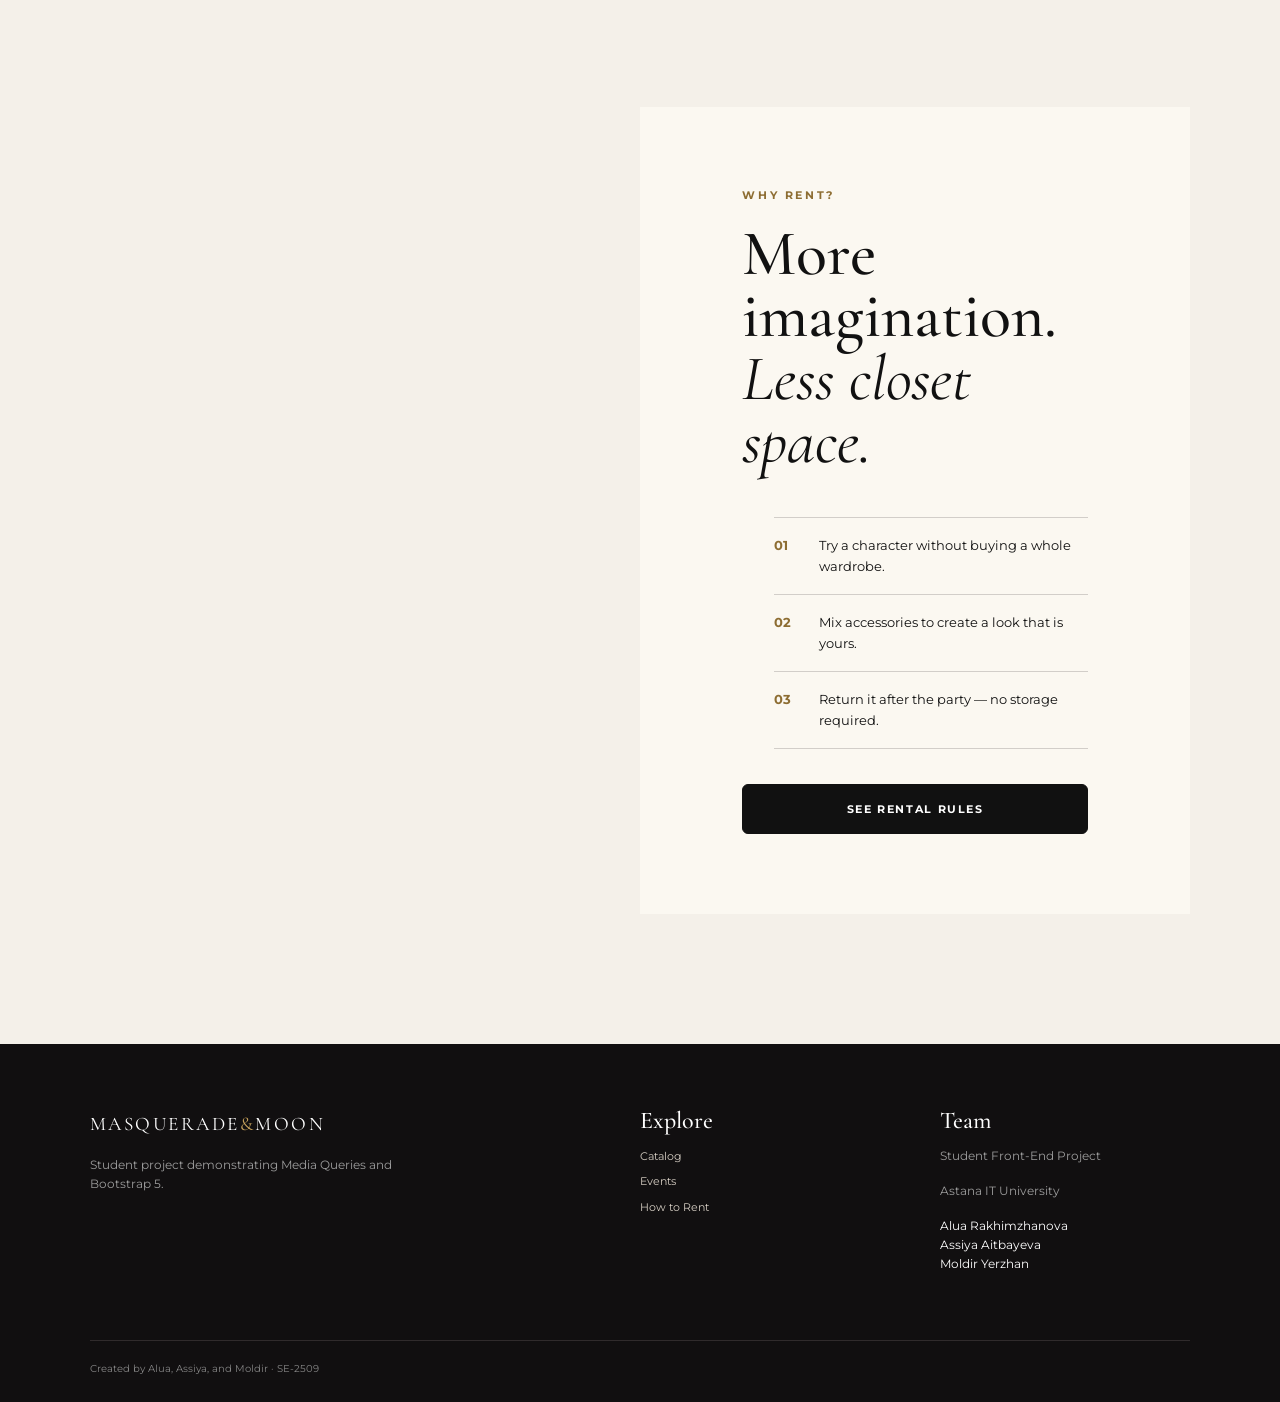
==== commit 4eae84a9: "Complete frontend assignment 3" ====
--- a/index.html
+++ b/index.html
@@ -3,24 +3,30 @@
 <head>
   <meta charset="UTF-8">
   <meta name="viewport" content="width=device-width, initial-scale=1.0">
-  <meta name="description" content="Front-End Assignment #2: responsive Flexbox and CSS Grid website">
+  <meta name="description" content="Front-End Assignment #3: Media Queries and Bootstrap Grid">
+  <link rel="icon" href="images/item-12.jpg" type="image/jpeg">
   <title>Home | Masquerade &amp; Moon</title>
-  <link rel="stylesheet" href="css/style.css">
+  <link href="https://cdn.jsdelivr.net/npm/bootstrap@5.3.8/dist/css/bootstrap.min.css" rel="stylesheet" integrity="sha384-sRIl4kxILFvY47J16cr9ZwB07vP4J8+LH7qKQnuqkuIAvNWLzeN8tE5YBujZqJLB" crossorigin="anonymous">
+  <link rel="stylesheet" href="css/style.css?v=3">
 </head>
 <body>
 
 <header class="site-header">
-<nav class="site-nav" aria-label="Main navigation">
-  <div class="nav-inner">
-    <a class="brand active" href="index.html">MASQUERADE<span>&amp;</span>MOON</a>
-    <button class="menu-toggle" aria-label="Open navigation" onclick="document.querySelector('.nav-links').classList.toggle('show')">☰</button>
-    <div class="nav-links">
-      <a href="index.html" class="active">Home</a>
-      <a href="catalog.html">Catalog</a>
-      <a href="rent.html">How to Rent</a>
-      <a href="about.html">About Us</a>
-      <a href="events.html">Events</a>
-      <a href="contact.html">Contact</a>
+<nav class="site-nav navbar navbar-expand-lg navbar-dark bg-dark" aria-label="Main navigation">
+  <div class="nav-inner container-fluid px-sm-2 px-lg-4">
+    <a class="navbar-brand brand" href="index.html">MASQUERADE<span>&amp;</span>MOON</a>
+    <button class="navbar-toggler" type="button" data-bs-toggle="collapse" data-bs-target="#mainNavigation" aria-controls="mainNavigation" aria-expanded="false" aria-label="Open navigation">
+      <span class="navbar-toggler-icon"></span>
+    </button>
+    <div class="collapse navbar-collapse" id="mainNavigation">
+      <ul class="navbar-nav ms-auto align-items-lg-center gap-lg-2">
+        <li class="nav-item"><a class="nav-link active" aria-current="page" href="index.html">Home</a></li>
+        <li class="nav-item"><a class="nav-link" href="catalog.html">Catalog</a></li>
+        <li class="nav-item"><a class="nav-link" href="rent.html">How to Rent</a></li>
+        <li class="nav-item"><a class="nav-link" href="about.html">About Us</a></li>
+        <li class="nav-item"><a class="nav-link" href="events.html">Events</a></li>
+        <li class="nav-item"><a class="nav-link" href="contact.html">Contact</a></li>
+      </ul>
     </div>
   </div>
 </nav>
@@ -33,9 +39,10 @@
     <p class="eyebrow">COSTUMES FOR EVERY ALTER EGO</p>
     <h1>Dress like<br><em>the story</em> is yours.</h1>
     <p class="hero-copy">Discover cinematic costumes for masquerades, Halloween, winter parties, historical nights and every celebration worth remembering.</p>
-    <div class="hero-actions">
-      <a class="btn btn-gold" href="catalog.html">Explore the catalog</a>
-      <a class="btn btn-ghost" href="rent.html">How it works</a>
+    <div class="hero-actions btn-group flex-wrap" role="group" aria-label="Main actions">
+      <a class="btn btn-primary btn-lg btn-gold" href="catalog.html">Explore the catalog</a>
+      <a class="btn btn-secondary" href="rent.html">How it works</a>
+      <a class="btn btn-outline-light btn-sm btn-ghost" href="contact.html">Contact us</a>
     </div>
   </div>
   <div class="scroll-note">SCROLL TO DISCOVER ↓</div>
@@ -70,6 +77,69 @@
     <a class="category-card" href="catalog.html#halloween" style="background-image:url('images/cat-halloween.jpg');">
       <div><span>04</span><h3>Halloween<br>Midnight</h3><p>Spooky, strange &amp; spectacular</p></div>
     </a>
+  </div>
+</section>
+
+
+<section class="bootstrap-showcase container-fluid px-sm-2 px-lg-5 py-5 mt-lg-4" aria-labelledby="bootstrap-title">
+  <div class="row g-4 align-items-center mb-5">
+    <div class="col-12 col-lg-6">
+      <p class="eyebrow">BOOTSTRAP COLLECTION</p>
+      <h2 id="bootstrap-title">Nine looks in one <em>carousel.</em></h2>
+      <p class="showcase-copy">The gallery uses the Bootstrap grid, responsive spacing utilities, controls and indicators. It stays aligned from phones to wide desktop screens.</p>
+      <div class="btn-group mt-3" role="group" aria-label="Collection actions">
+        <a class="btn btn-primary btn-lg" href="catalog.html">Full catalog</a>
+        <a class="btn btn-outline-secondary" href="events.html">Event ideas</a>
+      </div>
+    </div>
+    <div class="col-12 col-lg-6">
+      <div id="costumeCarousel" class="carousel slide shadow" data-bs-ride="carousel">
+        <div class="carousel-indicators">
+          <button type="button" data-bs-target="#costumeCarousel" data-bs-slide-to="0" class="active" aria-current="true" aria-label="Slide 1"></button>
+          <button type="button" data-bs-target="#costumeCarousel" data-bs-slide-to="1" aria-label="Slide 2"></button>
+          <button type="button" data-bs-target="#costumeCarousel" data-bs-slide-to="2" aria-label="Slide 3"></button>
+          <button type="button" data-bs-target="#costumeCarousel" data-bs-slide-to="3" aria-label="Slide 4"></button>
+          <button type="button" data-bs-target="#costumeCarousel" data-bs-slide-to="4" aria-label="Slide 5"></button>
+          <button type="button" data-bs-target="#costumeCarousel" data-bs-slide-to="5" aria-label="Slide 6"></button>
+          <button type="button" data-bs-target="#costumeCarousel" data-bs-slide-to="6" aria-label="Slide 7"></button>
+          <button type="button" data-bs-target="#costumeCarousel" data-bs-slide-to="7" aria-label="Slide 8"></button>
+          <button type="button" data-bs-target="#costumeCarousel" data-bs-slide-to="8" aria-label="Slide 9"></button>
+        </div>
+        <div class="carousel-inner">
+          <div class="carousel-item active"><img src="images/item-1.jpg" class="d-block w-100" alt="Crimson Countess medieval costume"><div class="carousel-caption"><h3>Crimson Countess</h3></div></div>
+          <div class="carousel-item"><img src="images/item-2.jpg" class="d-block w-100" alt="Moonlit Knight costume"><div class="carousel-caption"><h3>Moonlit Knight</h3></div></div>
+          <div class="carousel-item"><img src="images/item-3.jpg" class="d-block w-100" alt="Golden Court masquerade costume"><div class="carousel-caption"><h3>Golden Court</h3></div></div>
+          <div class="carousel-item"><img src="images/item-4.jpg" class="d-block w-100" alt="Count Dracula costume"><div class="carousel-caption"><h3>Count Dracula</h3></div></div>
+          <div class="carousel-item"><img src="images/item-5.jpg" class="d-block w-100" alt="Crimson Bride costume"><div class="carousel-caption"><h3>Crimson Bride</h3></div></div>
+          <div class="carousel-item"><img src="images/item-6.jpg" class="d-block w-100" alt="Velvet Vampire costume"><div class="carousel-caption"><h3>Velvet Vampire</h3></div></div>
+          <div class="carousel-item"><img src="images/item-7.jpg" class="d-block w-100" alt="Midnight Santa costume"><div class="carousel-caption"><h3>Midnight Santa</h3></div></div>
+          <div class="carousel-item"><img src="images/item-8.jpg" class="d-block w-100" alt="Snow Queen costume"><div class="carousel-caption"><h3>Snow Queen</h3></div></div>
+          <div class="carousel-item"><img src="images/item-9.jpg" class="d-block w-100" alt="Forest Elf costume"><div class="carousel-caption"><h3>Forest Elf</h3></div></div>
+        </div>
+        <button class="carousel-control-prev" type="button" data-bs-target="#costumeCarousel" data-bs-slide="prev"><span class="carousel-control-prev-icon" aria-hidden="true"></span><span class="visually-hidden">Previous</span></button>
+        <button class="carousel-control-next" type="button" data-bs-target="#costumeCarousel" data-bs-slide="next"><span class="carousel-control-next-icon" aria-hidden="true"></span><span class="visually-hidden">Next</span></button>
+      </div>
+    </div>
+  </div>
+  <div class="row g-4">
+    <div class="col-12 col-md-6 col-lg-4">
+      <article class="card h-100 border-0 shadow-sm">
+        <img src="images/item-3.jpg" class="card-img-top" alt="Golden masquerade category">
+        <div class="card-body d-flex flex-column p-4"><h3 class="card-title h4">Masquerade</h3><p class="card-text">Golden details and formal silhouettes for an elegant evening.</p><a class="btn btn-outline-dark mt-auto" href="catalog.html#medieval">View category</a></div>
+      </article>
+    </div>
+    <div class="col-12 col-md-6 col-lg-4">
+      <article class="card h-100 border-0 shadow-sm">
+        <img src="images/item-4.jpg" class="card-img-top" alt="Gothic costume category">
+        <div class="card-body d-flex flex-column p-4"><h3 class="card-title h4">Gothic</h3><p class="card-text">Dark velvet, capes and crimson accents for a dramatic look.</p><a class="btn btn-outline-dark mt-auto" href="catalog.html#dracula">View category</a></div>
+      </article>
+    </div>
+    <div class="col-12 col-md-6 col-lg-4">
+      <article class="card h-100 border-0 shadow-sm">
+        <img src="images/item-8.jpg" class="card-img-top" alt="Winter costume category">
+        <div class="card-body d-flex flex-column p-4"><h3 class="card-title h4">Winter</h3><p class="card-text">Icy colors and festive costumes for seasonal celebrations.</p><a class="btn btn-outline-dark mt-auto" href="catalog.html#winter">View category</a></div>
+      </article>
+    </div>
   </div>
 </section>
 
@@ -119,7 +189,7 @@
   <div class="footer-grid">
     <div>
       <div class="footer-brand">MASQUERADE<span>&amp;</span>MOON</div>
-      <p>Student project demonstrating responsive Flexbox and CSS Grid.</p>
+      <p>Student project demonstrating Media Queries and Bootstrap 5.</p>
     </div>
     <div>
       <h3>Explore</h3>
@@ -135,8 +205,9 @@
     </div>
   </div>
   <div class="footer-bottom">
-    <span>Created by Alua, Assiya, and Moldir</span>
+    <span>Created by Alua, Assiya, and Moldir · SE-2509</span>
   </div>
 </footer>
+<script src="https://cdn.jsdelivr.net/npm/bootstrap@5.3.8/dist/js/bootstrap.bundle.min.js" integrity="sha384-FKyoEForCGlyvwx9Hj09JcYn3nv7wiPVlz7YYwJrWVcXK/BmnVDxM+D2scQbITxI" crossorigin="anonymous"></script>
 </body>
 </html>
--- a/css/style.css
+++ b/css/style.css
@@ -277,3 +277,65 @@
   .image-gallery { grid-template-columns:1fr; grid-auto-rows:360px; }
   .image-gallery figcaption { transform:translateY(0); }
 }
+
+
+.site-nav.navbar { padding: 0; }
+.site-nav .navbar-collapse { flex-grow: 0; }
+.site-nav .navbar-nav { display: flex; gap: 22px; align-items: center; }
+.site-nav .nav-link { color: #f5f0e8; font-size: .67rem; letter-spacing: .12em; text-transform: uppercase; font-weight: 700; padding: 8px 0; }
+.site-nav .nav-link:hover,.site-nav .nav-link.active { color: var(--gold); }
+.site-nav .navbar-toggler { border-color: rgba(255,255,255,.45); }
+.bootstrap-showcase { max-width: 1500px; }
+.bootstrap-showcase .showcase-copy { max-width: 620px; }
+.bootstrap-showcase .carousel { background: var(--night); }
+.bootstrap-showcase .carousel-item img { height: 560px; object-fit: cover; filter: brightness(.72); }
+.bootstrap-showcase .carousel-caption { text-shadow: 0 2px 15px rgba(0,0,0,.9); }
+.bootstrap-showcase .card { background: var(--cream); overflow: hidden; }
+.bootstrap-showcase .card-img-top { height: 340px; object-fit: cover; }
+.bootstrap-showcase .card-text { color: var(--muted); }
+.bootstrap-showcase .btn-primary,.contact-form .btn-primary { background: var(--burgundy); border-color: var(--burgundy); }
+.bootstrap-showcase .btn-primary:hover,.contact-form .btn-primary:hover { background: #54102c; border-color: #54102c; }
+.media-query-section { max-width: 1500px; margin: auto; }
+.media-query-heading { max-width: 850px; }
+.media-query-grid { display: grid; }
+.media-query-card { overflow: hidden; background: var(--cream); border: 1px solid var(--line); box-shadow: var(--shadow); }
+.media-query-card img { width: 100%; height: 280px; object-fit: cover; }
+.media-query-card span { color: var(--gold-dark); font-size: .62rem; letter-spacing: .15em; font-weight: 700; }
+.media-query-card h3 { margin: 8px 0 12px; }
+.media-query-card p { margin: 0; color: var(--muted); }
+.contact-form .form-control,.contact-form .form-select,.contact-form .input-group-text { border-radius: 0; }
+.contact-form .form-check-input { width: 1em; padding: 0; }
+.contact-form .form-check-label { display: inline-block; margin: 0; letter-spacing: 0; text-transform: none; font-weight: 400; }
+
+@media (max-width: 575.98px) {
+  .site-nav .navbar-collapse { padding: 18px 0; }
+  .site-nav .navbar-nav { align-items: flex-start; gap: 8px; }
+  .bootstrap-showcase .carousel-item img { height: 420px; }
+  .media-query-section { padding: 75px 6vw; }
+  .media-query-heading { margin-bottom: 38px; }
+  .media-query-heading h2 { font-size: 3rem; }
+  .media-query-heading > p:last-child,.media-query-card p { font-size: .82rem; line-height: 1.7; }
+  .media-query-grid { grid-template-columns: 1fr; gap: 18px; }
+  .media-query-card > div { padding: 24px; }
+}
+
+@media (min-width: 576px) and (max-width: 991.98px) {
+  .site-nav .navbar-collapse { padding: 20px 0; }
+  .site-nav .navbar-nav { align-items: flex-start; gap: 10px; }
+  .bootstrap-showcase .carousel-item img { height: 500px; }
+  .media-query-section { padding: 90px 7vw; }
+  .media-query-heading { margin-bottom: 46px; }
+  .media-query-heading h2 { font-size: 4rem; }
+  .media-query-heading > p:last-child,.media-query-card p { font-size: .9rem; line-height: 1.75; }
+  .media-query-grid { grid-template-columns: repeat(2,minmax(0,1fr)); gap: 22px; }
+  .media-query-card > div { padding: 28px; }
+}
+
+@media (min-width: 992px) {
+  .media-query-section { padding: 110px 7vw; }
+  .media-query-heading { margin-bottom: 55px; }
+  .media-query-heading h2 { font-size: 5rem; }
+  .media-query-heading > p:last-child,.media-query-card p { font-size: 1rem; line-height: 1.8; }
+  .media-query-grid { grid-template-columns: repeat(3,minmax(0,1fr)); gap: 24px; }
+  .media-query-card > div { padding: 32px; }
+}
